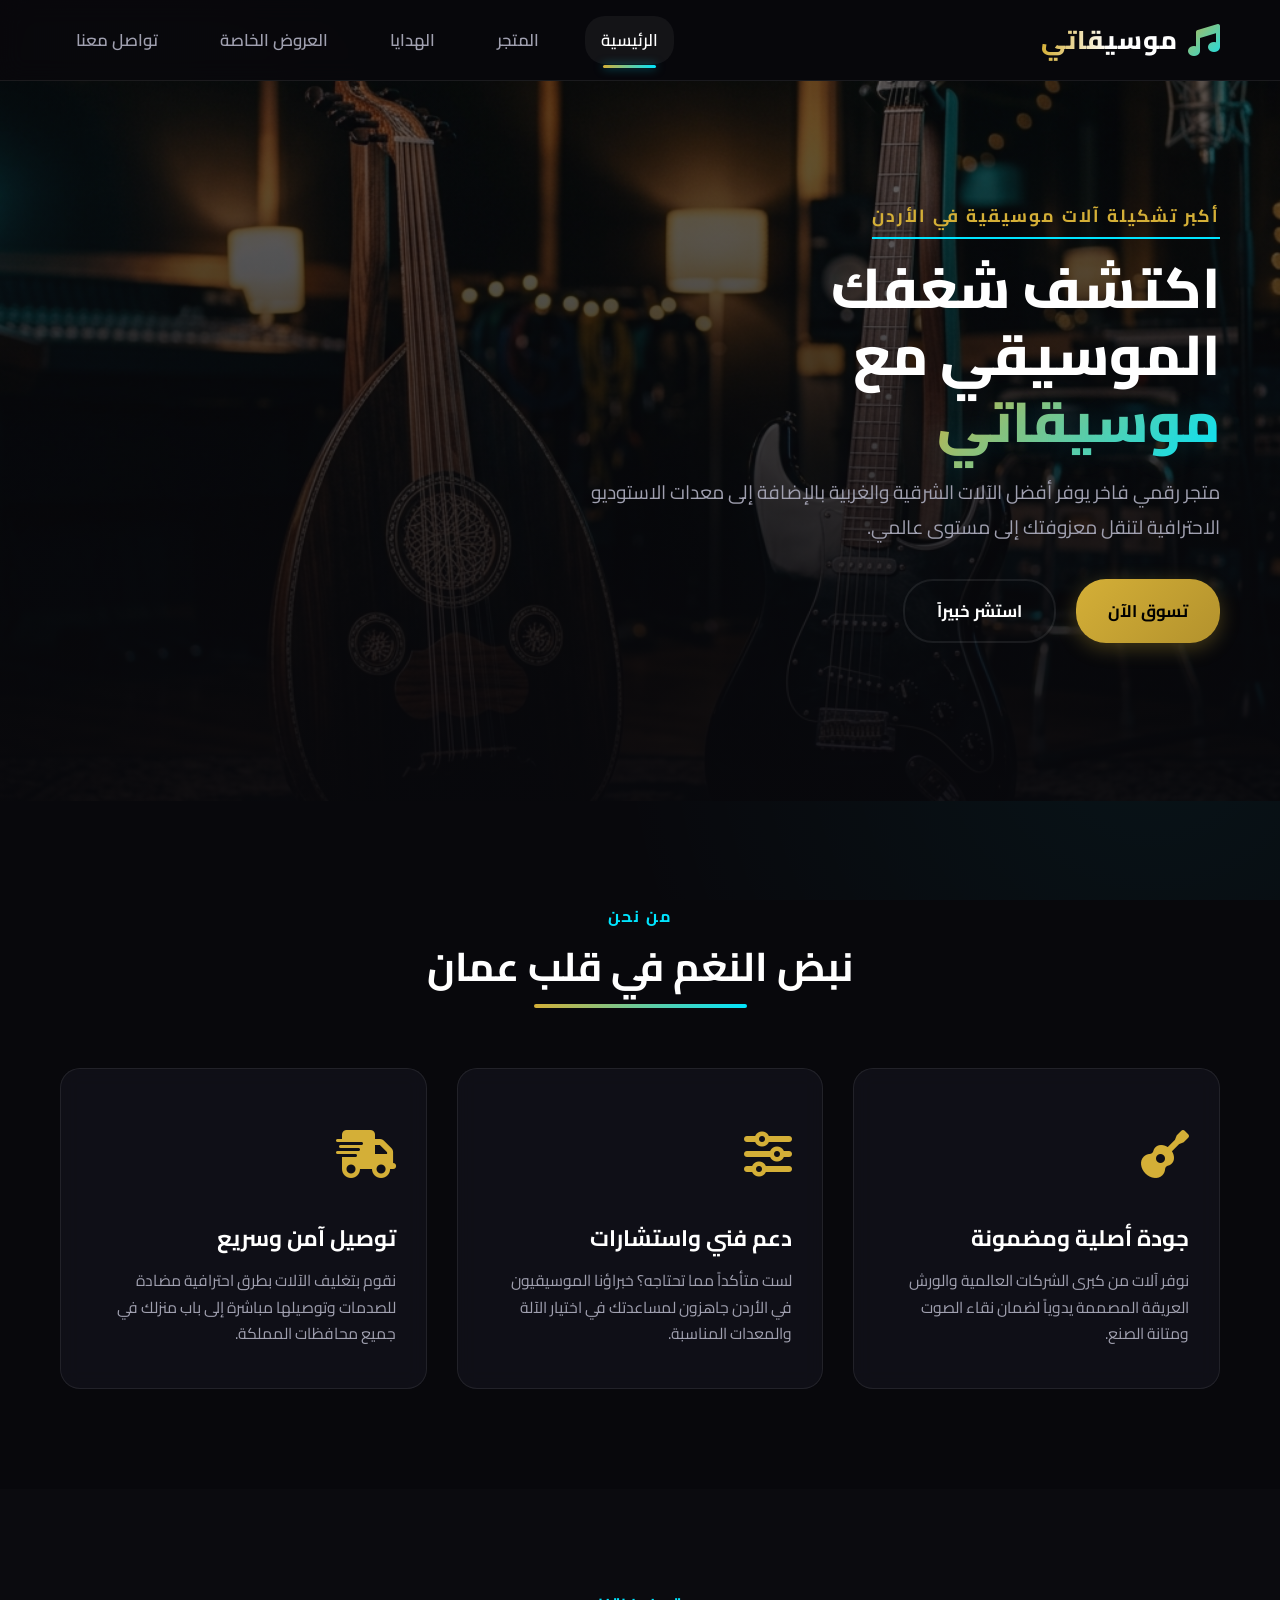
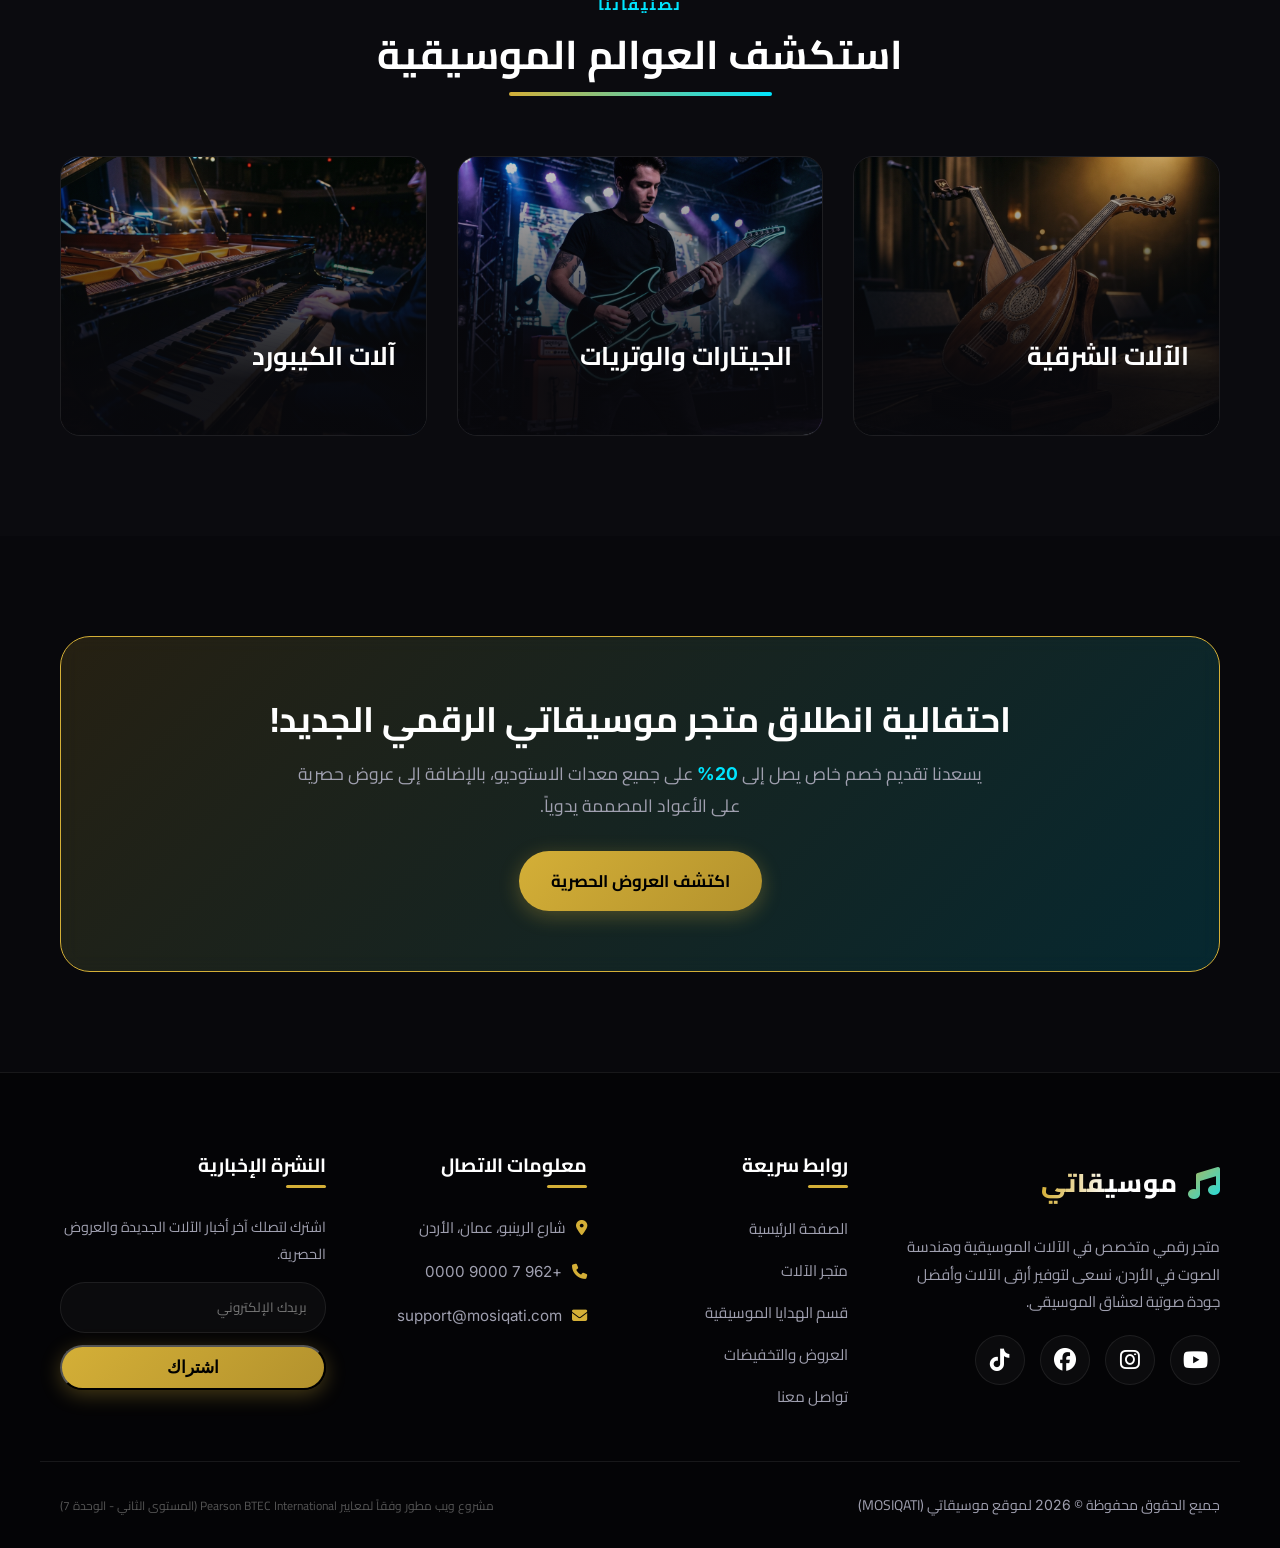
==== index.html @ d796de94 "Add files via upload" ====
<!DOCTYPE html>
<html lang="ar" dir="rtl">
<head>
    <meta charset="UTF-8">
    <meta name="viewport" content="width=device-width, initial-scale=1.0">
    <meta name="description" content="مرحباً بكم في متجر موسيقاتي الرقمي - الوجهة الأولى لبيع الآلات الموسيقية الفاخرة ومعدات الصوت في الأردن.">
    <title>الرئيسية | موسيقاتي - MOSIQATI</title>
    <!-- CSS Stylesheet -->
    <link rel="stylesheet" href="css/style.css">
    <!-- FontAwesome for Icons -->
    <link rel="stylesheet" href="https://cdnjs.cloudflare.com/ajax/libs/font-awesome/6.4.0/css/all.min.css">
</head>
<body>

    <!-- Header & Navigation -->
    <header>
        <div class="container header-container">
            <a href="index.html" class="logo" id="nav-logo">
                <span class="logo-icon"><i class="fa-solid fa-music"></i></span>
                <span class="logo-text">موسيقاتي</span>
            </a>
            
            <nav>
                <ul class="nav-menu" id="nav-menu-list">
                    <li><a href="index.html" class="nav-link active" id="link-home">الرئيسية</a></li>
                    <li><a href="store.html" class="nav-link" id="link-store">المتجر</a></li>
                    <li><a href="gifts.html" class="nav-link" id="link-gifts">الهدايا</a></li>
                    <li><a href="offers.html" class="nav-link" id="link-offers">العروض الخاصة</a></li>
                    <li><a href="contact.html" class="nav-link" id="link-contact">تواصل معنا</a></li>
                </ul>
            </nav>

            <div class="hamburger" id="nav-hamburger">
                <span></span>
                <span></span>
                <span></span>
            </div>
        </div>
    </header>

    <main>
        <!-- Hero Section -->
        <section class="hero" id="home-hero">
            <div class="container">
                <div class="hero-content">
                    <span class="hero-tagline">أكبر تشكيلة آلات موسيقية في الأردن</span>
                    <h1 class="hero-title">اكتشف شغفك الموسيقي مع <span>موسيقاتي</span></h1>
                    <p class="hero-description">متجر رقمي فاخر يوفر أفضل الآلات الشرقية والغربية بالإضافة إلى معدات الاستوديو الاحترافية لتنقل معزوفتك إلى مستوى عالمي.</p>
                    <div class="btn-group">
                        <a href="store.html" class="btn btn-primary" id="hero-btn-store">تسوق الآن</a>
                        <a href="contact.html" class="btn btn-secondary" id="hero-btn-contact">استشر خبيراً</a>
                    </div>
                </div>
            </div>
        </section>

        <!-- Welcome & About Highlights -->
        <section class="section-padding" id="home-welcome">
            <div class="container">
                <div class="section-title-wrapper">
                    <span class="section-subtitle">من نحن</span>
                    <h2 class="section-title" id="welcome-heading">نبض النغم في قلب عمان</h2>
                </div>
                <div class="grid-3">
                    <div class="card" id="card-quality">
                        <div class="card-icon"><i class="fa-solid fa-guitar"></i></div>
                        <h3 class="card-title">جودة أصلية ومضمونة</h3>
                        <p class="card-desc">نوفر آلات من كبرى الشركات العالمية والورش العريقة المصممة يدوياً لضمان نقاء الصوت ومتانة الصنع.</p>
                    </div>
                    <div class="card" id="card-expert">
                        <div class="card-icon"><i class="fa-solid fa-sliders"></i></div>
                        <h3 class="card-title">دعم فني واستشارات</h3>
                        <p class="card-desc">لست متأكداً مما تحتاجه؟ خبراؤنا الموسيقيون في الأردن جاهزون لمساعدتك في اختيار الآلة والمعدات المناسبة.</p>
                    </div>
                    <div class="card" id="card-delivery">
                        <div class="card-icon"><i class="fa-solid fa-truck-fast"></i></div>
                        <h3 class="card-title">توصيل آمن وسريع</h3>
                        <p class="card-desc">نقوم بتغليف الآلات بطرق احترافية مضادة للصدمات وتوصيلها مباشرة إلى باب منزلك في جميع محافظات المملكة.</p>
                    </div>
                </div>
            </div>
        </section>

        <!-- Dynamic Category Highlights -->
        <section class="section-padding" style="background: rgba(255,255,255,0.01);" id="home-categories">
            <div class="container">
                <div class="section-title-wrapper">
                    <span class="section-subtitle">تصنيفاتنا</span>
                    <h2 class="section-title" id="categories-heading">استكشف العوالم الموسيقية</h2>
                </div>
                <div class="grid-3" style="grid-template-columns: repeat(auto-fit, minmax(260px, 1fr));">
                    
                    <!-- Category 1 -->
                    <div class="category-card" id="cat-oriental">
                        <div class="category-bg" style="background-image: url('images/premium_oud.png');"></div>
                        <div class="category-content">
                            <h3 class="category-title">الآلات الشرقية</h3>
                            <a href="store.html" class="category-link">عرض المجموعة <i class="fa-solid fa-arrow-left"></i></a>
                        </div>
                    </div>

                    <!-- Category 2 -->
                    <div class="category-card" id="cat-guitars">
                        <div class="category-bg" style="background-image: url('images/electric_guitar.png');"></div>
                        <div class="category-content">
                            <h3 class="category-title">الجيتارات والوتريات</h3>
                            <a href="store.html" class="category-link">عرض المجموعة <i class="fa-solid fa-arrow-left"></i></a>
                        </div>
                    </div>

                    <!-- Category 3 -->
                    <div class="category-card" id="cat-pianos">
                        <div class="category-bg" style="background-image: url('images/grand_piano.png');"></div>
                        <div class="category-content">
                            <h3 class="category-title">آلات الكيبورد</h3>
                            <a href="store.html" class="category-link">عرض المجموعة <i class="fa-solid fa-arrow-left"></i></a>
                        </div>
                    </div>

                </div>
            </div>
        </section>

        <!-- Brand New Promotional Banner Section -->
        <section class="section-padding" style="position: relative; overflow: hidden;" id="home-promo">
            <div class="container">
                <div class="card" style="background: linear-gradient(135deg, rgba(212,175,55,0.15), rgba(0,229,255,0.15)); border: 1px solid var(--primary-gold); padding: 60px 40px; text-align: center; border-radius: 30px;" id="promo-banner-container">
                    <h2 style="font-size: 2.2rem; margin-bottom: 15px; color: var(--text-white);" id="promo-banner-title">احتفالية انطلاق متجر موسيقاتي الرقمي الجديد!</h2>
                    <p style="color: var(--text-gray); font-size: 1.1rem; max-width: 700px; margin: 0 auto 30px auto; line-height: 1.8;" id="promo-banner-desc">
                        يسعدنا تقديم خصم خاص يصل إلى <span style="color: var(--accent-cyan); font-weight: 700; font-family: var(--font-english);">20%</span> على جميع معدات الاستوديو، بالإضافة إلى عروض حصرية على الأعواد المصممة يدوياً.
                    </p>
                    <a href="offers.html" class="btn btn-primary" id="promo-banner-btn">اكتشف العروض الحصرية</a>
                </div>
            </div>
        </section>
    </main>

    <!-- Footer -->
    <footer>
        <div class="container footer-grid">
            <div class="footer-col" id="footer-col-about">
                <div class="logo">
                    <span class="logo-icon"><i class="fa-solid fa-music"></i></span>
                    <span class="logo-text">موسيقاتي</span>
                </div>
                <p class="footer-logo-desc">متجر رقمي متخصص في الآلات الموسيقية وهندسة الصوت في الأردن، نسعى لتوفير أرقى الآلات وأفضل جودة صوتية لعشاق الموسيقى.</p>
                <div class="social-grid">
                    <a href="https://youtube.com" target="_blank" class="social-btn youtube" aria-label="YouTube" id="footer-social-yt"><i class="fa-brands fa-youtube"></i></a>
                    <a href="https://instagram.com" target="_blank" class="social-btn instagram" aria-label="Instagram" id="footer-social-ig"><i class="fa-brands fa-instagram"></i></a>
                    <a href="https://facebook.com" target="_blank" class="social-btn facebook" aria-label="Facebook" id="footer-social-fb"><i class="fa-brands fa-facebook"></i></a>
                    <a href="https://tiktok.com" target="_blank" class="social-btn tiktok" aria-label="TikTok" id="footer-social-tt"><i class="fa-brands fa-tiktok"></i></a>
                </div>
            </div>
            
            <div class="footer-col" id="footer-col-links">
                <h3>روابط سريعة</h3>
                <ul class="footer-links">
                    <li><a href="index.html" id="footer-link-home">الصفحة الرئيسية</a></li>
                    <li><a href="store.html" id="footer-link-store">متجر الآلات</a></li>
                    <li><a href="gifts.html" id="footer-link-gifts">قسم الهدايا الموسيقية</a></li>
                    <li><a href="offers.html" id="footer-link-offers">العروض والتخفيضات</a></li>
                    <li><a href="contact.html" id="footer-link-contact">تواصل معنا</a></li>
                </ul>
            </div>

            <div class="footer-col" id="footer-col-contact">
                <h3>معلومات الاتصال</h3>
                <div class="footer-contact-info">
                    <div class="footer-contact-item" id="footer-contact-addr">
                        <span class="icon"><i class="fa-solid fa-location-dot"></i></span>
                        <span>شارع الرينبو، عمان، الأردن</span>
                    </div>
                    <div class="footer-contact-item" id="footer-contact-ph">
                        <span class="icon"><i class="fa-solid fa-phone"></i></span>
                        <span style="font-family: var(--font-english);">+962 7 9000 0000</span>
                    </div>
                    <div class="footer-contact-item" id="footer-contact-em">
                        <span class="icon"><i class="fa-solid fa-envelope"></i></span>
                        <span style="font-family: var(--font-english);">support@mosiqati.com</span>
                    </div>
                </div>
            </div>

            <div class="footer-col" id="footer-col-news">
                <h3>النشرة الإخبارية</h3>
                <p style="color: var(--text-gray); font-size: 0.9rem; margin-bottom: 15px;">اشترك لتصلك آخر أخبار الآلات الجديدة والعروض الحصرية.</p>
                <form class="newsletter-form" id="newsletter-form-action">
                    <input type="email" placeholder="بريدك الإلكتروني" class="newsletter-input" required id="newsletter-email-input">
                    <button type="submit" class="btn btn-primary" style="padding: 10px;" id="newsletter-btn-submit">اشتراك</button>
                </form>
            </div>
        </div>

        <div class="container footer-bottom">
            <p id="copyright-text">جميع الحقوق محفوظة © <span style="font-family: var(--font-english);">2026</span> لموقع موسيقاتي (MOSIQATI)</p>
            <p style="font-size: 0.75rem; color: #555;" id="btec-disclaimer">مشروع ويب مطور وفقاً لمعايير Pearson BTEC International (المستوى الثاني - الوحدة 7)</p>
        </div>
    </footer>

    <!-- App JS -->
    <script src="js/app.js"></script>
</body>
</html>
---- css/style.css ----
/* 
   MOSIQATI (موسيقاتي) - Master Stylesheet
   Created for Pearson BTEC Level 2 - Unit 7: Website Development
   Designed with premium dark theme, glassmorphism, gold/cyan accents, and smooth animations.
*/

@import url('https://fonts.googleapis.com/css2?family=Cairo:wght@300;400;600;700;800&family=Inter:wght@300;400;600;700&display=swap');

:root {
    --bg-dark: #08080c;
    --bg-card: rgba(20, 20, 30, 0.65);
    --bg-card-hover: rgba(30, 30, 45, 0.85);
    --primary-gold: #d4af37;
    --primary-gold-rgb: 212, 175, 55;
    --accent-cyan: #00e5ff;
    --accent-cyan-rgb: 0, 229, 255;
    --text-white: #ffffff;
    --text-gray: #a0a0b0;
    --border-color: rgba(255, 255, 255, 0.08);
    --border-glow-gold: rgba(212, 175, 55, 0.3);
    --border-glow-cyan: rgba(0, 229, 255, 0.3);
    --transition-smooth: all 0.4s cubic-bezier(0.165, 0.84, 0.44, 1);
    --font-arabic: 'Cairo', sans-serif;
    --font-english: 'Inter', sans-serif;
}

/* Base Styles */
* {
    margin: 0;
    padding: 0;
    box-sizing: border-box;
    scroll-behavior: smooth;
}

html {
    direction: rtl;
    font-family: var(--font-arabic);
    background-color: var(--bg-dark);
    color: var(--text-white);
    overflow-x: hidden;
}

body {
    min-height: 100vh;
    display: flex;
    flex-direction: column;
    background-image: 
        radial-gradient(circle at 10% 20%, rgba(212, 175, 55, 0.05) 0%, transparent 40%),
        radial-gradient(circle at 90% 80%, rgba(0, 229, 255, 0.05) 0%, transparent 40%);
    background-attachment: fixed;
}

/* Custom Scrollbar */
::-webkit-scrollbar {
    width: 10px;
}
::-webkit-scrollbar-track {
    background: var(--bg-dark);
}
::-webkit-scrollbar-thumb {
    background: #1f1f2e;
    border-radius: 5px;
    border: 2px solid var(--bg-dark);
}
::-webkit-scrollbar-thumb:hover {
    background: var(--primary-gold);
}

/* Container */
.container {
    width: 100%;
    max-width: 1200px;
    margin: 0 auto;
    padding: 0 20px;
}

/* Typography & Links */
h1, h2, h3, h4, h5, h6 {
    font-weight: 700;
    color: var(--text-white);
    line-height: 1.3;
}

a {
    color: inherit;
    text-decoration: none;
    transition: var(--transition-smooth);
}

/* Header & Navigation */
header {
    position: sticky;
    top: 0;
    z-index: 1000;
    background: rgba(8, 8, 12, 0.85);
    backdrop-filter: blur(12px);
    -webkit-backdrop-filter: blur(12px);
    border-bottom: 1px solid var(--border-color);
    transition: var(--transition-smooth);
}

.header-container {
    display: flex;
    justify-content: space-between;
    align-items: center;
    height: 80px;
}

.logo {
    display: flex;
    align-items: center;
    gap: 10px;
}

.logo-icon {
    font-size: 2rem;
    background: linear-gradient(135deg, var(--primary-gold), var(--accent-cyan));
    -webkit-background-clip: text;
    -webkit-text-fill-color: transparent;
    animation: rotatePulse 4s infinite ease-in-out;
}

.logo-text {
    font-size: 1.6rem;
    font-weight: 800;
    letter-spacing: 1px;
    background: linear-gradient(to left, var(--text-white) 50%, var(--primary-gold) 100%);
    -webkit-background-clip: text;
    -webkit-text-fill-color: transparent;
}

.nav-menu {
    display: flex;
    gap: 30px;
    list-style: none;
}

.nav-link {
    font-size: 1.05rem;
    font-weight: 600;
    padding: 8px 16px;
    border-radius: 20px;
    position: relative;
    color: var(--text-gray);
}

.nav-link:hover, .nav-link.active {
    color: var(--text-white);
    background: rgba(255, 255, 255, 0.05);
}

.nav-link.active::after {
    content: '';
    position: absolute;
    bottom: -4px;
    left: 20%;
    width: 60%;
    height: 3px;
    background: linear-gradient(to right, var(--primary-gold), var(--accent-cyan));
    border-radius: 2px;
    box-shadow: 0 0 10px rgba(0, 229, 255, 0.5);
}

/* Mobile Burger Menu */
.hamburger {
    display: none;
    cursor: pointer;
    flex-direction: column;
    gap: 6px;
    z-index: 1100;
}

.hamburger span {
    display: block;
    width: 28px;
    height: 3px;
    background-color: var(--text-white);
    border-radius: 3px;
    transition: var(--transition-smooth);
}

/* Hero Section */
.hero {
    position: relative;
    padding: 100px 0 140px 0;
    overflow: hidden;
    display: flex;
    align-items: center;
    background: linear-gradient(rgba(8, 8, 12, 0.6), rgba(8, 8, 12, 0.95)), 
                url('../images/hero_bg.png') no-repeat center center/cover;
    min-height: 80vh;
}

.hero-content {
    max-width: 650px;
    z-index: 2;
    animation: fadeInUp 1s ease-out;
}

.hero-tagline {
    font-size: 1.1rem;
    color: var(--primary-gold);
    text-transform: uppercase;
    letter-spacing: 2px;
    font-weight: 700;
    margin-bottom: 15px;
    display: inline-block;
    border-bottom: 2px solid var(--accent-cyan);
    padding-bottom: 5px;
}

.hero-title {
    font-size: 3.5rem;
    font-weight: 800;
    margin-bottom: 20px;
    line-height: 1.2;
}

.hero-title span {
    background: linear-gradient(135deg, var(--primary-gold), var(--accent-cyan));
    -webkit-background-clip: text;
    -webkit-text-fill-color: transparent;
    text-shadow: 0 0 30px rgba(0, 229, 255, 0.15);
}

.hero-description {
    font-size: 1.2rem;
    color: var(--text-gray);
    margin-bottom: 35px;
    line-height: 1.8;
}

.btn-group {
    display: flex;
    gap: 20px;
}

.btn {
    display: inline-flex;
    align-items: center;
    justify-content: center;
    padding: 14px 32px;
    border-radius: 30px;
    font-weight: 700;
    font-size: 1.05rem;
    cursor: pointer;
    transition: var(--transition-smooth);
    position: relative;
    overflow: hidden;
}

.btn-primary {
    background: linear-gradient(135deg, var(--primary-gold), #b3922d);
    color: #000;
    box-shadow: 0 5px 20px rgba(212, 175, 55, 0.3);
}

.btn-primary:hover {
    transform: translateY(-3px);
    box-shadow: 0 8px 25px rgba(212, 175, 55, 0.5);
    background: linear-gradient(135deg, #f0ca4c, var(--primary-gold));
}

.btn-secondary {
    background: transparent;
    border: 2px solid var(--border-color);
    color: var(--text-white);
}

.btn-secondary:hover {
    border-color: var(--accent-cyan);
    box-shadow: 0 0 15px rgba(0, 229, 255, 0.2);
    transform: translateY(-3px);
    color: var(--accent-cyan);
}

/* Feature Cards Section */
.section-padding {
    padding: 100px 0;
}

.section-title-wrapper {
    text-align: center;
    margin-bottom: 60px;
}

.section-subtitle {
    color: var(--accent-cyan);
    font-size: 1rem;
    font-weight: 700;
    text-transform: uppercase;
    letter-spacing: 2px;
    margin-bottom: 10px;
    display: block;
}

.section-title {
    font-size: 2.5rem;
    position: relative;
    display: inline-block;
    padding-bottom: 15px;
}

.section-title::after {
    content: '';
    position: absolute;
    bottom: 0;
    left: 25%;
    width: 50%;
    height: 4px;
    background: linear-gradient(to right, var(--primary-gold), var(--accent-cyan));
    border-radius: 2px;
}

.grid-3 {
    display: grid;
    grid-template-columns: repeat(auto-fit, minmax(320px, 1fr));
    gap: 30px;
}

.card {
    background: var(--bg-card);
    border: 1px solid var(--border-color);
    border-radius: 20px;
    padding: 40px 30px;
    transition: var(--transition-smooth);
    position: relative;
    overflow: hidden;
    backdrop-filter: blur(10px);
}

.card::before {
    content: '';
    position: absolute;
    top: 0;
    left: 0;
    width: 100%;
    height: 100%;
    background: radial-gradient(circle at top right, rgba(0, 229, 255, 0.05), transparent 60%);
    opacity: 0;
    transition: var(--transition-smooth);
}

.card:hover {
    transform: translateY(-10px);
    border-color: var(--primary-gold);
    box-shadow: 0 10px 30px var(--border-glow-gold);
}

.card:hover::before {
    opacity: 1;
}

.card-icon {
    font-size: 3rem;
    color: var(--primary-gold);
    margin-bottom: 25px;
    display: inline-block;
}

.card-title {
    font-size: 1.4rem;
    margin-bottom: 15px;
}

.card-desc {
    color: var(--text-gray);
    line-height: 1.7;
    font-size: 0.98rem;
}

/* Category Grid on Home */
.category-card {
    position: relative;
    height: 280px;
    border-radius: 20px;
    overflow: hidden;
    border: 1px solid var(--border-color);
    display: flex;
    align-items: flex-end;
    padding: 30px;
    transition: var(--transition-smooth);
}

.category-bg {
    position: absolute;
    top: 0;
    left: 0;
    width: 100%;
    height: 100%;
    background-size: cover;
    background-position: center;
    transition: var(--transition-smooth);
    z-index: 1;
}

.category-card::after {
    content: '';
    position: absolute;
    top: 0;
    left: 0;
    width: 100%;
    height: 100%;
    background: linear-gradient(to top, rgba(8, 8, 12, 0.95) 20%, rgba(8, 8, 12, 0.2) 100%);
    z-index: 2;
    transition: var(--transition-smooth);
}

.category-content {
    position: relative;
    z-index: 3;
}

.category-title {
    font-size: 1.6rem;
    margin-bottom: 5px;
    transition: var(--transition-smooth);
}

.category-link {
    color: var(--accent-cyan);
    font-size: 0.9rem;
    font-weight: 600;
    display: flex;
    align-items: center;
    gap: 5px;
    opacity: 0;
    transform: translateY(10px);
    transition: var(--transition-smooth);
}

.category-card:hover {
    border-color: var(--accent-cyan);
    box-shadow: 0 10px 25px var(--border-glow-cyan);
}

.category-card:hover .category-bg {
    transform: scale(1.1);
}

.category-card:hover .category-link {
    opacity: 1;
    transform: translateY(0);
}

.category-card:hover .category-title {
    color: var(--accent-cyan);
}

/* Store Page specific - Filters & Products */
.store-controls {
    display: flex;
    justify-content: center;
    margin-bottom: 50px;
    gap: 15px;
    flex-wrap: wrap;
}

.filter-btn {
    background: rgba(255, 255, 255, 0.03);
    border: 1px solid var(--border-color);
    padding: 10px 24px;
    border-radius: 25px;
    color: var(--text-gray);
    font-family: var(--font-arabic);
    font-weight: 600;
    font-size: 0.95rem;
    cursor: pointer;
    transition: var(--transition-smooth);
}

.filter-btn:hover, .filter-btn.active {
    background: var(--accent-cyan);
    color: #000;
    border-color: var(--accent-cyan);
    box-shadow: 0 0 15px rgba(0, 229, 255, 0.4);
}

.product-grid {
    display: grid;
    grid-template-columns: repeat(auto-fill, minmax(300px, 1fr));
    gap: 30px;
}

.product-card {
    background: var(--bg-card);
    border: 1px solid var(--border-color);
    border-radius: 20px;
    overflow: hidden;
    transition: var(--transition-smooth);
    display: flex;
    flex-direction: column;
}

.product-img-wrapper {
    position: relative;
    height: 250px;
    overflow: hidden;
    background: #0d0d15;
}

.product-img {
    width: 100%;
    height: 100%;
    object-fit: cover;
    transition: var(--transition-smooth);
}

.product-card:hover .product-img {
    transform: scale(1.08);
}

.product-tag {
    position: absolute;
    top: 15px;
    right: 15px;
    background: rgba(0, 229, 255, 0.9);
    color: #000;
    font-weight: 700;
    padding: 4px 12px;
    border-radius: 12px;
    font-size: 0.8rem;
    backdrop-filter: blur(5px);
}

.product-info {
    padding: 25px;
    display: flex;
    flex-direction: column;
    flex-grow: 1;
}

.product-category {
    color: var(--primary-gold);
    font-size: 0.85rem;
    font-weight: 700;
    margin-bottom: 8px;
    text-transform: uppercase;
}

.product-title {
    font-size: 1.3rem;
    margin-bottom: 12px;
    height: 38px;
    overflow: hidden;
    text-overflow: ellipsis;
    display: -webkit-box;
    -webkit-line-clamp: 1;
    -webkit-box-orient: vertical;
}

.product-desc {
    color: var(--text-gray);
    font-size: 0.9rem;
    line-height: 1.6;
    margin-bottom: 20px;
    flex-grow: 1;
}

.product-footer {
    display: flex;
    justify-content: space-between;
    align-items: center;
    border-top: 1px solid var(--border-color);
    padding-top: 15px;
}

.product-price {
    font-family: var(--font-english);
    font-size: 1.3rem;
    font-weight: 700;
    color: var(--accent-cyan);
}

.product-price::after {
    content: ' د.أ';
    font-family: var(--font-arabic);
    font-size: 0.9rem;
}

.btn-cart {
    background: rgba(255, 255, 255, 0.05);
    border: 1px solid var(--border-color);
    width: 45px;
    height: 45px;
    border-radius: 50%;
    display: flex;
    align-items: center;
    justify-content: center;
    color: var(--text-white);
    cursor: pointer;
    transition: var(--transition-smooth);
}

.btn-cart:hover {
    background: var(--primary-gold);
    color: #000;
    border-color: var(--primary-gold);
    box-shadow: 0 0 12px rgba(212, 175, 55, 0.5);
    transform: scale(1.05);
}

.product-card:hover {
    border-color: var(--accent-cyan);
    box-shadow: 0 10px 25px var(--border-glow-cyan);
    transform: translateY(-5px);
}

/* Promotional Animation Section */
.animation-section {
    background: linear-gradient(rgba(8, 8, 12, 0.95), rgba(15, 15, 25, 0.9)), 
                radial-gradient(circle at center, rgba(0, 229, 255, 0.1), transparent 70%);
    padding: 80px 0;
    border-top: 1px solid var(--border-color);
    border-bottom: 1px solid var(--border-color);
    position: relative;
    overflow: hidden;
}

.animation-container {
    display: flex;
    align-items: center;
    justify-content: space-between;
    gap: 50px;
}

.animation-text {
    flex: 1;
}

.animation-visual {
    flex: 1;
    display: flex;
    justify-content: center;
    align-items: center;
    height: 300px;
    background: rgba(0, 0, 0, 0.4);
    border: 1px solid rgba(255, 255, 255, 0.05);
    border-radius: 20px;
    position: relative;
    overflow: hidden;
}

/* Visualizer Bars */
.visualizer-bars {
    display: flex;
    align-items: flex-end;
    gap: 6px;
    height: 180px;
    z-index: 2;
}

.visualizer-bar {
    width: 10px;
    background: linear-gradient(to top, var(--primary-gold), var(--accent-cyan));
    border-radius: 5px;
    animation: bounceBar 1.2s infinite ease-in-out alternate;
    box-shadow: 0 0 10px rgba(0, 229, 255, 0.3);
}

/* Bar-specific animation delays to look natural */
.visualizer-bar:nth-child(1) { height: 40%; animation-delay: 0.1s; }
.visualizer-bar:nth-child(2) { height: 80%; animation-delay: 0.4s; }
.visualizer-bar:nth-child(3) { height: 55%; animation-delay: 0.2s; }
.visualizer-bar:nth-child(4) { height: 95%; animation-delay: 0.6s; }
.visualizer-bar:nth-child(5) { height: 30%; animation-delay: 0.3s; }
.visualizer-bar:nth-child(6) { height: 75%; animation-delay: 0.5s; }
.visualizer-bar:nth-child(7) { height: 90%; animation-delay: 0.1s; }
.visualizer-bar:nth-child(8) { height: 50%; animation-delay: 0.7s; }
.visualizer-bar:nth-child(9) { height: 85%; animation-delay: 0.4s; }
.visualizer-bar:nth-child(10) { height: 35%; animation-delay: 0.2s; }

/* Floating Musical Notes Animation */
.floating-note {
    position: absolute;
    color: rgba(212, 175, 55, 0.3);
    font-size: 2.2rem;
    animation: floatNote 5s infinite linear;
    z-index: 1;
}

.floating-note:nth-child(11) { left: 10%; animation-delay: 0s; font-size: 1.5rem; }
.floating-note:nth-child(12) { left: 30%; animation-delay: 1.5s; font-size: 2rem; }
.floating-note:nth-child(13) { left: 70%; animation-delay: 3s; font-size: 1.8rem; }
.floating-note:nth-child(14) { left: 85%; animation-delay: 0.5s; font-size: 2.5rem; }

/* Gifts Page specific styles */
.gift-card-voucher {
    background: linear-gradient(135deg, #181922, #0d0e14);
    border: 2px solid var(--border-color);
    border-radius: 25px;
    padding: 30px;
    text-align: center;
    position: relative;
    overflow: hidden;
    transition: var(--transition-smooth);
}

.gift-card-voucher::after {
    content: '';
    position: absolute;
    top: -50%;
    left: -50%;
    width: 200%;
    height: 200%;
    background: linear-gradient(45deg, transparent, rgba(255, 255, 255, 0.05), transparent);
    transform: rotate(45deg);
    transition: 0.8s;
}

.gift-card-voucher:hover::after {
    left: 120%;
}

.gift-card-voucher:hover {
    transform: translateY(-8px);
    border-color: var(--primary-gold);
    box-shadow: 0 15px 35px var(--border-glow-gold);
}

.gift-card-img {
    width: 100%;
    max-height: 180px;
    object-fit: contain;
    margin-bottom: 20px;
    border-radius: 15px;
}

.gift-value {
    font-size: 2.2rem;
    color: var(--primary-gold);
    font-weight: 800;
    margin: 15px 0;
    font-family: var(--font-english);
}

.gift-value::after {
    content: ' د.أ';
    font-family: var(--font-arabic);
    font-size: 1.2rem;
}

/* Gift Wizard widget */
.wizard-box {
    background: var(--bg-card);
    border: 1px solid var(--border-color);
    border-radius: 20px;
    padding: 40px;
    max-width: 600px;
    margin: 0 auto;
    box-shadow: 0 10px 30px rgba(0,0,0,0.3);
}

.wizard-steps {
    display: flex;
    justify-content: space-between;
    margin-bottom: 30px;
    position: relative;
}

.wizard-steps::before {
    content: '';
    position: absolute;
    top: 50%;
    left: 0;
    width: 100%;
    height: 2px;
    background: rgba(255,255,255,0.1);
    z-index: 1;
}

.step-node {
    width: 35px;
    height: 35px;
    border-radius: 50%;
    background: #1a1a26;
    border: 2px solid var(--border-color);
    display: flex;
    align-items: center;
    justify-content: center;
    z-index: 2;
    font-weight: 700;
    font-size: 0.9rem;
    transition: var(--transition-smooth);
}

.step-node.active {
    background: var(--accent-cyan);
    border-color: var(--accent-cyan);
    color: #000;
    box-shadow: 0 0 15px rgba(0, 229, 255, 0.5);
}

.wizard-question {
    font-size: 1.3rem;
    margin-bottom: 25px;
    font-weight: 700;
}

.wizard-options {
    display: flex;
    flex-direction: column;
    gap: 15px;
}

.wizard-option {
    background: rgba(255,255,255,0.03);
    border: 1px solid var(--border-color);
    padding: 16px 24px;
    border-radius: 12px;
    cursor: pointer;
    font-weight: 600;
    transition: var(--transition-smooth);
    display: flex;
    align-items: center;
    justify-content: space-between;
}

.wizard-option:hover {
    background: rgba(255, 255, 255, 0.08);
    border-color: var(--accent-cyan);
    padding-right: 30px;
}

.wizard-option::after {
    content: '←';
    opacity: 0;
    transition: var(--transition-smooth);
}

.wizard-option:hover::after {
    opacity: 1;
}

/* Offers Page specific styles */
.countdown-container {
    background: linear-gradient(135deg, rgba(20,20,30,0.8), rgba(10,10,15,0.9));
    border: 1px solid var(--primary-gold);
    border-radius: 20px;
    padding: 30px;
    text-align: center;
    max-width: 700px;
    margin: 0 auto 60px auto;
    box-shadow: 0 0 30px rgba(212, 175, 55, 0.15);
}

.countdown-timer {
    display: flex;
    justify-content: center;
    gap: 25px;
    margin-top: 20px;
    direction: ltr; /* Keeps columns in natural order left-to-right */
}

.timer-segment {
    background: rgba(255, 255, 255, 0.03);
    border: 1px solid var(--border-color);
    padding: 20px;
    border-radius: 15px;
    min-width: 100px;
}

.timer-val {
    font-family: var(--font-english);
    font-size: 2.8rem;
    font-weight: 800;
    color: var(--primary-gold);
    display: block;
    line-height: 1;
    margin-bottom: 5px;
}

.timer-lbl {
    font-size: 0.85rem;
    color: var(--text-gray);
    font-family: var(--font-arabic);
}

/* Interactive Scratch Card */
.scratch-card {
    background: #1a1a26;
    border: 2px dashed var(--accent-cyan);
    border-radius: 20px;
    padding: 40px;
    text-align: center;
    max-width: 450px;
    margin: 40px auto 0 auto;
    position: relative;
    cursor: pointer;
    overflow: hidden;
    transition: var(--transition-smooth);
}

.scratch-card:hover {
    box-shadow: 0 0 20px var(--border-glow-cyan);
}

.scratch-overlay {
    position: absolute;
    top: 0;
    left: 0;
    width: 100%;
    height: 100%;
    background: linear-gradient(135deg, #333, #777);
    display: flex;
    align-items: center;
    justify-content: center;
    z-index: 10;
    transition: opacity 0.5s ease;
}

.scratch-overlay-text {
    font-size: 1.4rem;
    font-weight: 800;
    color: #fff;
    text-shadow: 0 2px 5px rgba(0,0,0,0.5);
}

.scratch-content {
    opacity: 0.1;
    transition: opacity 0.5s ease;
}

.scratch-card.revealed .scratch-overlay {
    opacity: 0;
    pointer-events: none;
}

.scratch-card.revealed .scratch-content {
    opacity: 1;
}

.promo-code-box {
    font-family: var(--font-english);
    font-size: 2rem;
    font-weight: 800;
    color: var(--accent-cyan);
    border: 2px solid var(--accent-cyan);
    padding: 10px 20px;
    letter-spacing: 4px;
    border-radius: 10px;
    display: inline-block;
    margin: 15px 0;
    background: rgba(0,229,255,0.05);
}

/* Contact Page specific styles */
.contact-wrapper {
    display: grid;
    grid-template-columns: 1fr 1.3fr;
    gap: 50px;
}

.contact-info-panel {
    display: flex;
    flex-direction: column;
    gap: 30px;
}

.contact-info-card {
    display: flex;
    align-items: center;
    gap: 20px;
    background: var(--bg-card);
    border: 1px solid var(--border-color);
    padding: 25px;
    border-radius: 15px;
    transition: var(--transition-smooth);
}

.contact-info-card:hover {
    border-color: var(--accent-cyan);
    box-shadow: 0 5px 15px var(--border-glow-cyan);
}

.info-icon {
    width: 60px;
    height: 60px;
    background: rgba(0, 229, 255, 0.1);
    border-radius: 50%;
    display: flex;
    align-items: center;
    justify-content: center;
    font-size: 1.6rem;
    color: var(--accent-cyan);
    flex-shrink: 0;
}

.info-details h4 {
    font-size: 1.1rem;
    margin-bottom: 5px;
}

.info-details p {
    color: var(--text-gray);
    font-size: 0.95rem;
}

/* Map Mockup SVG stylings */
.map-mockup {
    width: 100%;
    height: 250px;
    background: #0d0d15;
    border: 1px solid var(--border-color);
    border-radius: 15px;
    position: relative;
    overflow: hidden;
}

/* Interactive Form styling */
.contact-form-container {
    background: var(--bg-card);
    border: 1px solid var(--border-color);
    padding: 40px;
    border-radius: 20px;
    box-shadow: 0 10px 30px rgba(0,0,0,0.3);
}

.form-group {
    margin-bottom: 25px;
    position: relative;
}

.form-label {
    display: block;
    margin-bottom: 8px;
    font-size: 0.95rem;
    font-weight: 600;
    color: var(--text-white);
}

.form-control {
    width: 100%;
    background: rgba(0,0,0,0.2);
    border: 1px solid var(--border-color);
    border-radius: 10px;
    padding: 14px 18px;
    color: var(--text-white);
    font-family: var(--font-arabic);
    font-size: 0.95rem;
    transition: var(--transition-smooth);
}

.form-control:focus {
    outline: none;
    border-color: var(--accent-cyan);
    box-shadow: 0 0 10px rgba(0, 229, 255, 0.2);
}

textarea.form-control {
    min-height: 130px;
    resize: vertical;
}

.validation-msg {
    font-size: 0.8rem;
    color: #ff4a4a;
    position: absolute;
    bottom: -18px;
    right: 5px;
    display: none;
}

/* Social Icon styling */
.social-grid {
    display: flex;
    gap: 15px;
    margin-top: 15px;
}

.social-btn {
    width: 50px;
    height: 50px;
    border-radius: 50%;
    background: rgba(255, 255, 255, 0.03);
    border: 1px solid var(--border-color);
    display: flex;
    align-items: center;
    justify-content: center;
    font-size: 1.4rem;
    color: var(--text-white);
    transition: var(--transition-smooth);
}

.social-btn:hover {
    color: #000;
    transform: translateY(-5px);
}

.social-btn.youtube:hover { background: #ff0000; border-color: #ff0000; box-shadow: 0 0 15px rgba(255,0,0,0.5); }
.social-btn.instagram:hover { background: linear-gradient(45deg, #f09433 0%, #e6683c 25%, #dc2743 50%, #cc2366 75%, #bc1888 100%); border-color: transparent; box-shadow: 0 0 15px rgba(220,39,67,0.5); }
.social-btn.facebook:hover { background: #1877f2; border-color: #1877f2; box-shadow: 0 0 15px rgba(24,119,242,0.5); }
.social-btn.tiktok:hover { background: #010101; border-color: var(--accent-cyan); box-shadow: 0 0 15px rgba(0, 229, 255, 0.5); color: #fff; }

/* Modal Custom POPUP Confirmation */
.modal-overlay {
    position: fixed;
    top: 0;
    left: 0;
    width: 100%;
    height: 100%;
    background: rgba(0,0,0,0.8);
    backdrop-filter: blur(8px);
    z-index: 2000;
    display: flex;
    align-items: center;
    justify-content: center;
    opacity: 0;
    pointer-events: none;
    transition: opacity 0.4s ease;
}

.modal-overlay.active {
    opacity: 1;
    pointer-events: auto;
}

.modal-box {
    background: #11111a;
    border: 2px solid var(--primary-gold);
    border-radius: 20px;
    padding: 40px;
    max-width: 500px;
    width: 90%;
    text-align: center;
    box-shadow: 0 15px 40px rgba(212, 175, 55, 0.25);
    transform: scale(0.85);
    transition: transform 0.4s cubic-bezier(0.175, 0.885, 0.32, 1.275);
}

.modal-overlay.active .modal-box {
    transform: scale(1);
}

.modal-icon {
    font-size: 4rem;
    color: var(--primary-gold);
    margin-bottom: 20px;
    animation: rotatePulse 2s infinite ease-in-out;
}

.modal-title {
    font-size: 1.8rem;
    margin-bottom: 15px;
}

.modal-message {
    color: var(--text-gray);
    line-height: 1.6;
    margin-bottom: 30px;
}

/* Footer Section */
footer {
    background: #040406;
    border-top: 1px solid var(--border-color);
    padding: 80px 0 30px 0;
    margin-top: auto;
}

.footer-grid {
    display: grid;
    grid-template-columns: 1.5fr 1fr 1fr 1.2fr;
    gap: 40px;
    margin-bottom: 50px;
}

.footer-col h3 {
    font-size: 1.2rem;
    margin-bottom: 25px;
    position: relative;
    padding-bottom: 10px;
}

.footer-col h3::after {
    content: '';
    position: absolute;
    bottom: 0;
    right: 0;
    width: 40px;
    height: 3px;
    background: var(--primary-gold);
    border-radius: 2px;
}

.footer-logo-desc {
    color: var(--text-gray);
    font-size: 0.95rem;
    line-height: 1.8;
    margin: 20px 0;
}

.footer-links {
    list-style: none;
    display: flex;
    flex-direction: column;
    gap: 12px;
}

.footer-links a {
    color: var(--text-gray);
    font-size: 0.95rem;
}

.footer-links a:hover {
    color: var(--accent-cyan);
    padding-right: 8px;
}

.footer-contact-info {
    display: flex;
    flex-direction: column;
    gap: 15px;
}

.footer-contact-item {
    display: flex;
    gap: 10px;
    align-items: center;
    color: var(--text-gray);
    font-size: 0.95rem;
}

.footer-contact-item span.icon {
    color: var(--primary-gold);
}

.newsletter-form {
    display: flex;
    flex-direction: column;
    gap: 12px;
}

.newsletter-input {
    background: rgba(255, 255, 255, 0.03);
    border: 1px solid var(--border-color);
    padding: 12px 18px;
    border-radius: 25px;
    color: var(--text-white);
    font-family: var(--font-arabic);
}

.newsletter-input:focus {
    outline: none;
    border-color: var(--accent-cyan);
}

.footer-bottom {
    border-top: 1px solid var(--border-color);
    padding-top: 30px;
    display: flex;
    justify-content: space-between;
    align-items: center;
    color: var(--text-gray);
    font-size: 0.88rem;
    flex-wrap: wrap;
    gap: 15px;
}

/* Animations */
@keyframes fadeInUp {
    from {
        opacity: 0;
        transform: translateY(30px);
    }
    to {
        opacity: 1;
        transform: translateY(0);
    }
}

@keyframes bounceBar {
    0% {
        transform: scaleY(0.15);
    }
    100% {
        transform: scaleY(1);
    }
}

@keyframes floatNote {
    0% {
        transform: translateY(220px) rotate(0deg);
        opacity: 0;
    }
    10% {
        opacity: 0.6;
    }
    90% {
        opacity: 0.6;
    }
    100% {
        transform: translateY(-80px) rotate(360deg);
        opacity: 0;
    }
}

@keyframes rotatePulse {
    0% {
        transform: scale(1) rotate(0deg);
    }
    50% {
        transform: scale(1.08) rotate(180deg);
    }
    100% {
        transform: scale(1) rotate(360deg);
    }
}

/* Responsive Breakpoints */
@media (max-width: 1024px) {
    .hero-title {
        font-size: 3rem;
    }
    .contact-wrapper {
        grid-template-columns: 1fr;
    }
}

@media (max-width: 768px) {
    .hamburger {
        display: flex;
    }

    .nav-menu {
        position: fixed;
        top: 80px;
        right: -100%;
        width: 80%;
        max-width: 320px;
        height: calc(100vh - 80px);
        background: #0c0c14;
        border-left: 1px solid var(--border-color);
        flex-direction: column;
        align-items: center;
        padding: 60px 20px;
        transition: var(--transition-smooth);
        z-index: 999;
    }

    .nav-menu.active {
        right: 0;
    }

    .nav-link {
        font-size: 1.2rem;
        width: 100%;
        text-align: center;
        padding: 15px 0;
    }

    /* Change hamburger state when menu is active */
    .hamburger.active span:nth-child(1) {
        transform: rotate(45deg) translate(6px, 6px);
    }
    .hamburger.active span:nth-child(2) {
        opacity: 0;
    }
    .hamburger.active span:nth-child(3) {
        transform: rotate(-45deg) translate(6px, -6px);
    }

    .hero {
        padding: 60px 0 100px 0;
        text-align: center;
    }

    .hero-content {
        margin: 0 auto;
    }

    .btn-group {
        justify-content: center;
    }

    .footer-grid {
        grid-template-columns: 1fr;
        gap: 30px;
    }

    .animation-container {
        flex-direction: column;
        text-align: center;
    }
}
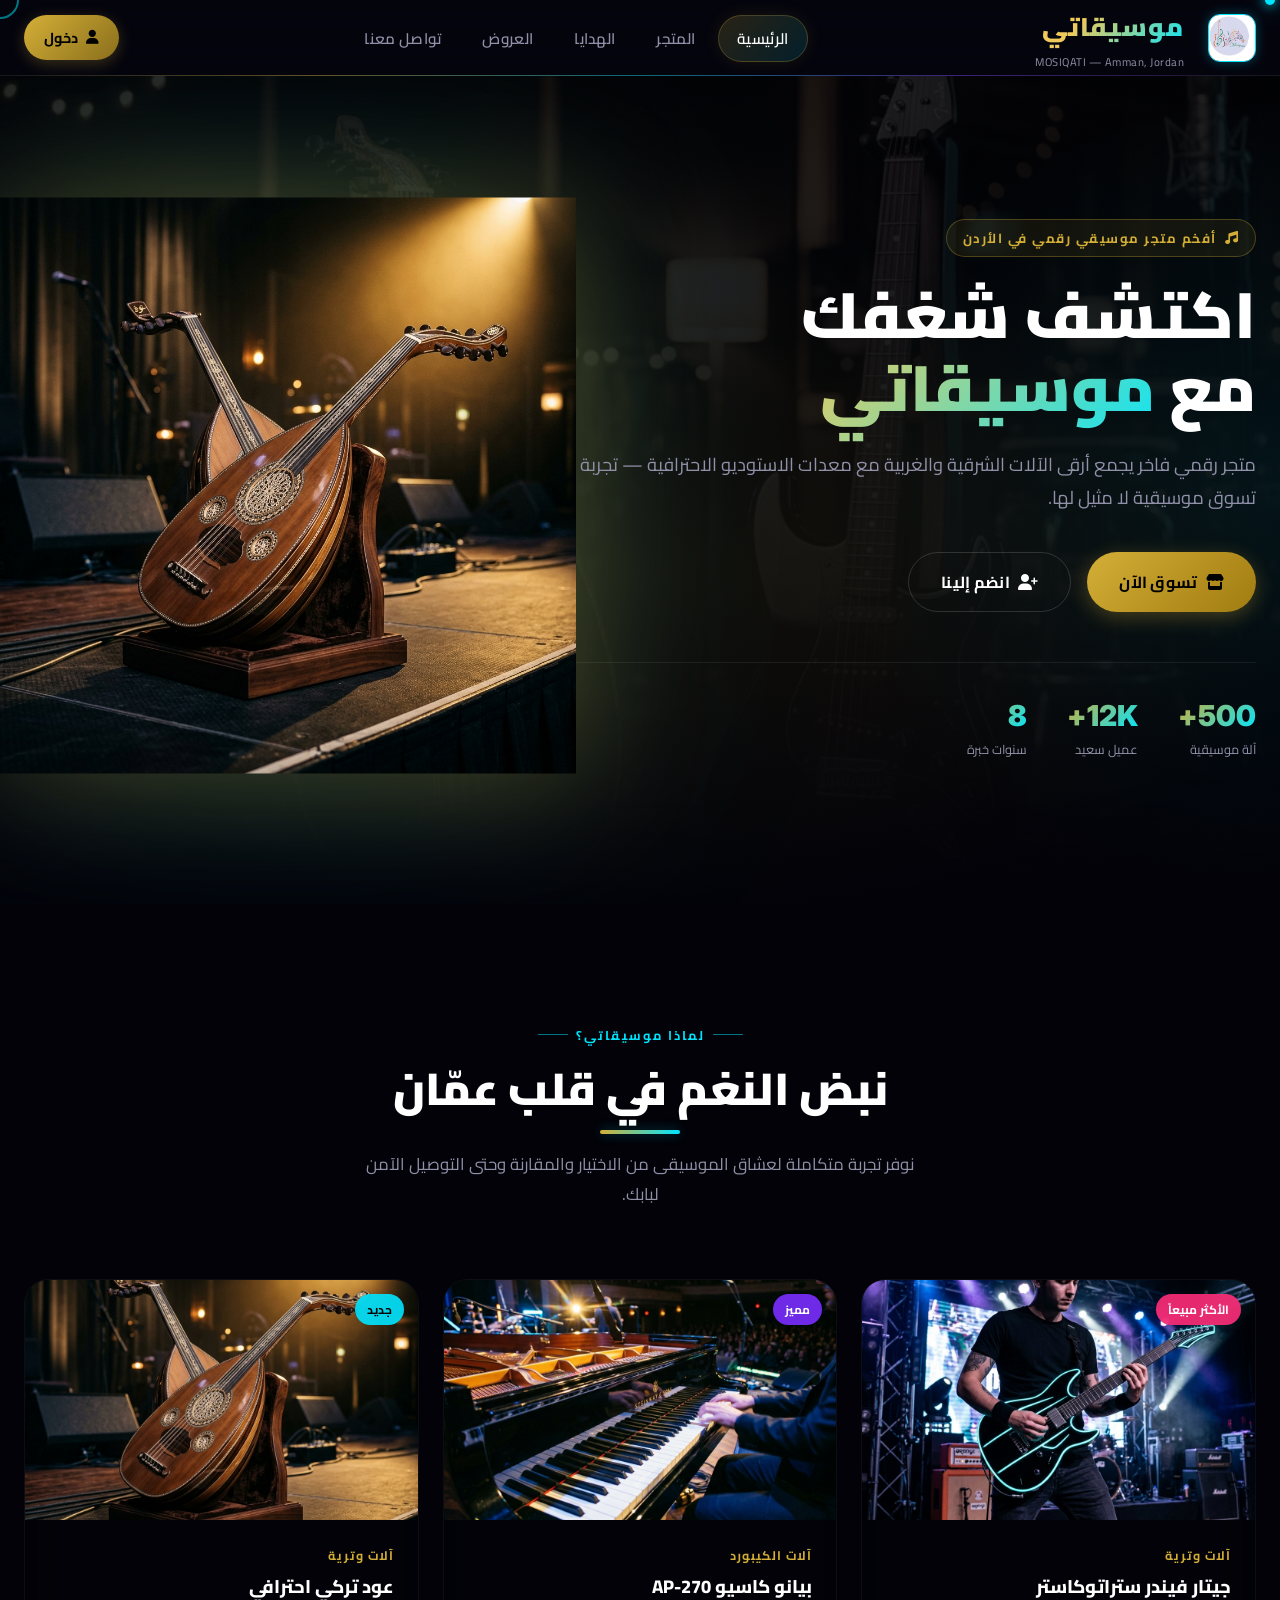
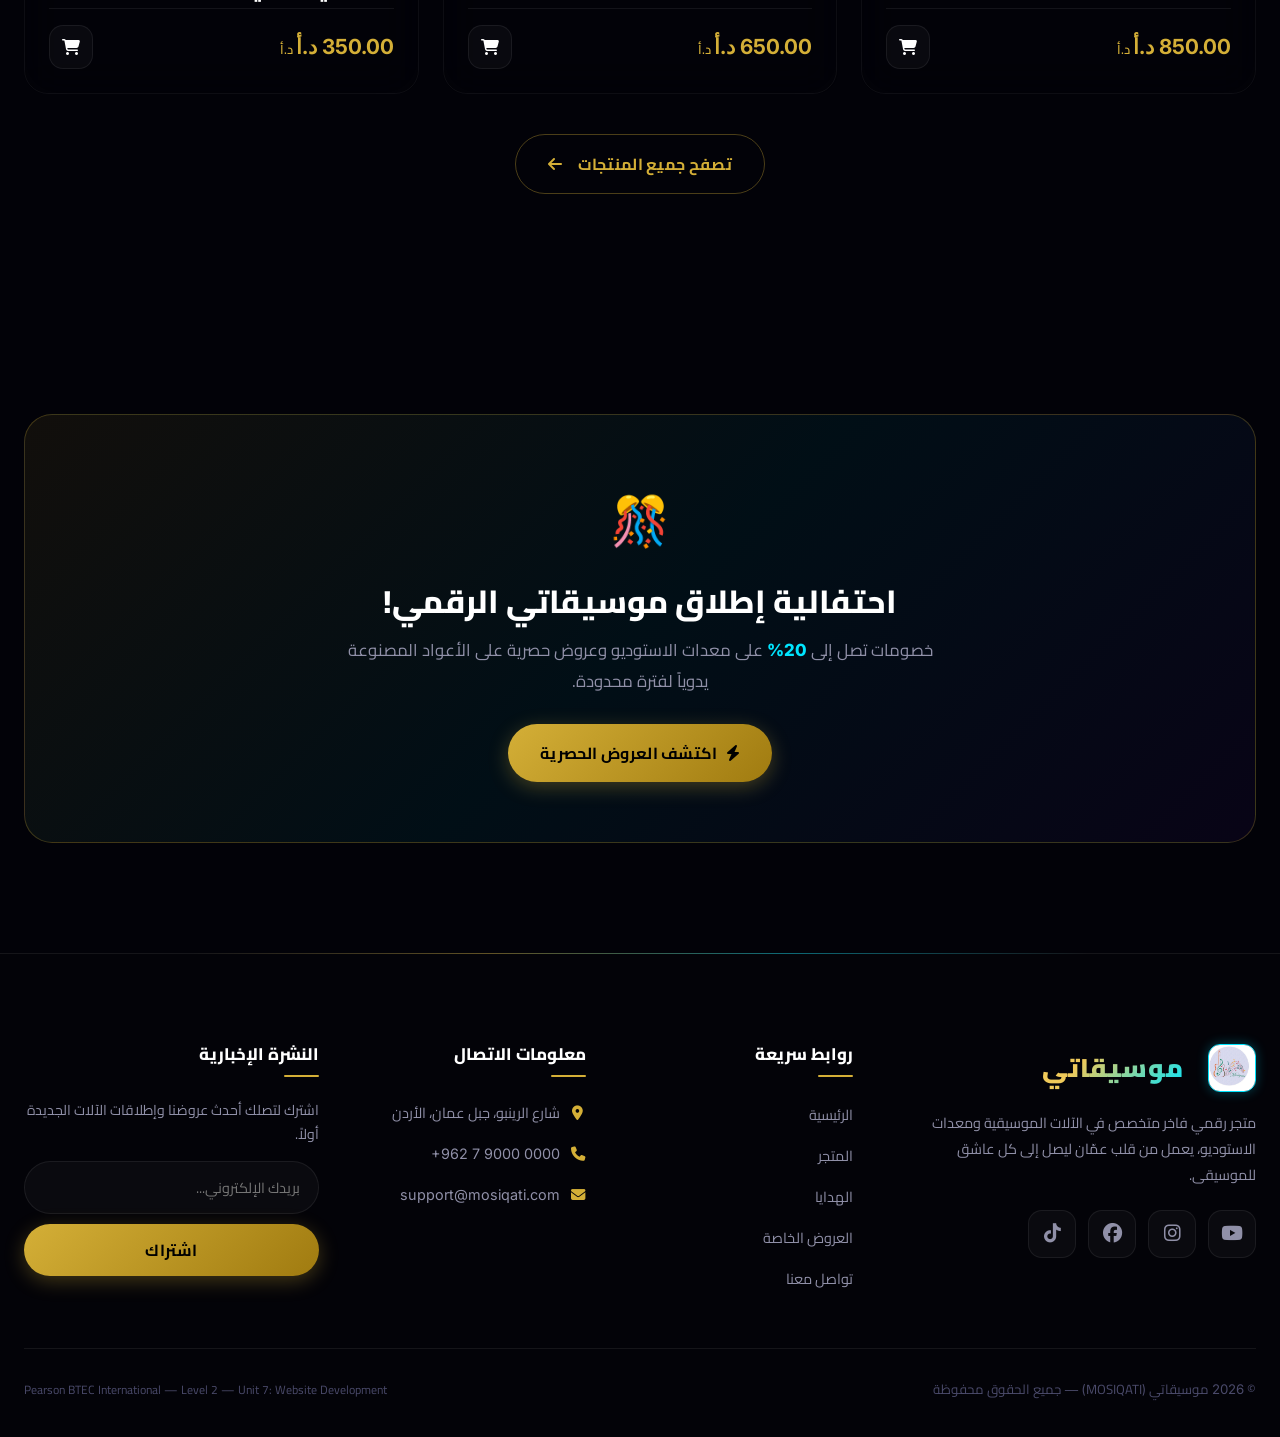
==== commit 6c6772be: "Add files via upload" ====
--- a/index.html
+++ b/index.html
@@ -3,201 +3,346 @@
 <head>
     <meta charset="UTF-8">
     <meta name="viewport" content="width=device-width, initial-scale=1.0">
-    <meta name="description" content="مرحباً بكم في متجر موسيقاتي الرقمي - الوجهة الأولى لبيع الآلات الموسيقية الفاخرة ومعدات الصوت في الأردن.">
-    <title>الرئيسية | موسيقاتي - MOSIQATI</title>
-    <!-- CSS Stylesheet -->
+    <meta name="description" content="مرحباً بكم في موسيقاتي - الوجهة الأولى للآلات الموسيقية الفاخرة في الأردن. اكتشف تشكيلة واسعة من الأعواد، الجيتارات، البيانو ومعدات الاستوديو.">
+    <title>الرئيسية | موسيقاتي MOSIQATI</title>
     <link rel="stylesheet" href="css/style.css">
-    <!-- FontAwesome for Icons -->
     <link rel="stylesheet" href="https://cdnjs.cloudflare.com/ajax/libs/font-awesome/6.4.0/css/all.min.css">
 </head>
 <body>
 
-    <!-- Header & Navigation -->
-    <header>
-        <div class="container header-container">
-            <a href="index.html" class="logo" id="nav-logo">
-                <span class="logo-icon"><i class="fa-solid fa-music"></i></span>
-                <span class="logo-text">موسيقاتي</span>
+<!-- ── CUSTOM CURSOR ─────────────────── -->
+<div class="cursor-dot" id="cursorDot"></div>
+<div class="cursor-ring" id="cursorRing"></div>
+
+<!-- ── PARTICLE CANVAS ──────────────── -->
+<canvas id="particleCanvas"></canvas>
+
+<!-- ── LOADING SCREEN ───────────────── -->
+<div id="loader">
+    <div class="loader-logo">موسيقاتي</div>
+    <div class="loader-bars">
+        <div class="loader-bar" style="height:30%"></div>
+        <div class="loader-bar" style="height:60%"></div>
+        <div class="loader-bar" style="height:45%"></div>
+        <div class="loader-bar" style="height:80%"></div>
+        <div class="loader-bar" style="height:35%"></div>
+        <div class="loader-bar" style="height:70%"></div>
+        <div class="loader-bar" style="height:55%"></div>
+        <div class="loader-bar" style="height:90%"></div>
+    </div>
+    <div class="loader-progress-track"><div class="loader-progress-bar"></div></div>
+</div>
+
+<!-- ═══════════════════════════════════
+     HEADER
+══════════════════════════════════════ -->
+<header>
+    <div class="container header-container">
+        <a href="index.html" class="logo" id="nav-logo">
+            <img src="images/logo.jpeg" alt="Mosiqati Logo" style="height: 48px; width: 48px; border-radius: 12px; margin-left: 12px; border: 1px solid var(--cyan); box-shadow: 0 0 12px rgba(0, 229, 255, 0.3); object-fit: cover;">
+            <div>
+                <span class="logo-text-main">موسيقاتي</span>
+                <span class="logo-text-sub">MOSIQATI — Amman, Jordan</span>
+            </div>
+        </a>
+
+        <nav>
+            <ul class="nav-menu" id="nav-menu">
+                <li><a href="index.html"   class="nav-link active" id="nav-home">الرئيسية</a></li>
+                <li><a href="store.html"   class="nav-link" id="nav-store">المتجر</a></li>
+                <li><a href="gifts.html"   class="nav-link" id="nav-gifts">الهدايا</a></li>
+                <li><a href="offers.html"  class="nav-link" id="nav-offers">العروض</a></li>
+                <li><a href="contact.html" class="nav-link" id="nav-contact">تواصل معنا</a></li>
+            </ul>
+        </nav>
+
+        <div class="nav-actions">
+            <button class="btn-login-header" data-open-login id="btn-header-login">
+                <i class="fa-solid fa-user"></i> دخول
+            </button>
+            <div class="hamburger" id="hamburger">
+                <span></span><span></span><span></span>
+            </div>
+        </div>
+    </div>
+</header>
+
+<!-- ═══════════════════════════════════
+     HERO
+══════════════════════════════════════ -->
+<section class="hero" id="home-hero">
+    <div class="hero-bg"></div>
+    <div class="hero-overlay"></div>
+
+    <!-- Floating instrument visual (right side) -->
+    <div class="hero-visual">
+        <img src="images/premium_oud.png" alt="عود فاخر" id="hero-visual-img">
+    </div>
+
+    <div class="container">
+        <div class="hero-content">
+            <div class="hero-badge">
+                <i class="fa-solid fa-music fa-spin"></i>
+                أفخم متجر موسيقي رقمي في الأردن
+            </div>
+            <h1 class="hero-title">
+                اكتشف شغفك<br>
+                مع <span class="gradient-text">موسيقاتي</span>
+            </h1>
+            <p class="hero-desc">
+                متجر رقمي فاخر يجمع أرقى الآلات الشرقية والغربية مع معدات الاستوديو الاحترافية — تجربة تسوق موسيقية لا مثيل لها.
+            </p>
+            <div class="btn-group">
+                <a href="store.html" class="btn btn-primary" id="hero-cta-store">
+                    <i class="fa-solid fa-store"></i> تسوق الآن
+                </a>
+                <button class="btn btn-secondary" data-open-login id="hero-cta-login">
+                    <i class="fa-solid fa-user-plus"></i> انضم إلينا
+                </button>
+            </div>
+
+            <div class="hero-stats">
+                <div class="stat-item">
+                    <span class="stat-num">500+</span>
+                    <span class="stat-label">آلة موسيقية</span>
+                </div>
+                <div class="stat-item">
+                    <span class="stat-num">12K+</span>
+                    <span class="stat-label">عميل سعيد</span>
+                </div>
+                <div class="stat-item">
+                    <span class="stat-num">8</span>
+                    <span class="stat-label">سنوات خبرة</span>
+                </div>
+            </div>
+        </div>
+    </div>
+</section>
+
+<!-- ═══════════════════════════════════
+     FEATURES / WHY US
+══════════════════════════════════════ -->
+<section class="section-padding" id="home-features">
+    <div class="container">
+        <div class="section-header reveal">
+            <span class="section-eyebrow">لماذا موسيقاتي؟</span>
+            <h2 class="section-title">نبض النغم في قلب عمّان</h2>
+            <p class="section-desc">نوفر تجربة متكاملة لعشاق الموسيقى من الاختيار والمقارنة وحتى التوصيل الآمن لبابك.</p>
+        </div>
+        <div class="grid-3">
+
+            <!-- Fetched Product -->
+            <div class="product-card reveal reveal-delay-1" style="background:var(--bg); border:1px solid rgba(255,255,255,0.05);">
+                <div class="product-img-wrap">
+                    <img src="images/electric_guitar.png" alt="جيتار فيندر ستراتوكاستر" class="product-img" style="object-fit:cover; background:#111;">
+                    <span class="product-tag tag-hot">الأكثر مبيعاً</span>
+                </div>
+                <div class="product-info">
+                    <span class="product-cat">آلات وترية</span>
+                    <h3 class="product-name" style="font-size:1.15rem;">جيتار فيندر ستراتوكاستر</h3>
+                    <div class="product-footer">
+                        <div class="price-wrap">
+                            <span class="price-new" style="color:var(--gold); font-weight:bold;">850.00 د.أ</span>
+                        </div>
+                        <a href="store.html" class="btn-cart"><i class="fa-solid fa-cart-shopping"></i></a>
+                    </div>
+                </div>
+            </div>
+        
+            <!-- Fetched Product -->
+            <div class="product-card reveal reveal-delay-2" style="background:var(--bg); border:1px solid rgba(255,255,255,0.05);">
+                <div class="product-img-wrap">
+                    <img src="images/grand_piano.png" alt="بيانو كاسيو AP-270" class="product-img" style="object-fit:cover; background:#111;">
+                    <span class="product-tag tag-premium">مميز</span>
+                </div>
+                <div class="product-info">
+                    <span class="product-cat">آلات الكيبورد</span>
+                    <h3 class="product-name" style="font-size:1.15rem;">بيانو كاسيو AP-270</h3>
+                    <div class="product-footer">
+                        <div class="price-wrap">
+                            <span class="price-new" style="color:var(--gold); font-weight:bold;">650.00 د.أ</span>
+                        </div>
+                        <a href="store.html" class="btn-cart"><i class="fa-solid fa-cart-shopping"></i></a>
+                    </div>
+                </div>
+            </div>
+        
+            <!-- Fetched Product -->
+            <div class="product-card reveal reveal-delay-3" style="background:var(--bg); border:1px solid rgba(255,255,255,0.05);">
+                <div class="product-img-wrap">
+                    <img src="images/premium_oud.png" alt="عود تركي احترافي" class="product-img" style="object-fit:cover; background:#111;">
+                    <span class="product-tag tag-new">جديد</span>
+                </div>
+                <div class="product-info">
+                    <span class="product-cat">آلات وترية</span>
+                    <h3 class="product-name" style="font-size:1.15rem;">عود تركي احترافي</h3>
+                    <div class="product-footer">
+                        <div class="price-wrap">
+                            <span class="price-new" style="color:var(--gold); font-weight:bold;">350.00 د.أ</span>
+                        </div>
+                        <a href="store.html" class="btn-cart"><i class="fa-solid fa-cart-shopping"></i></a>
+                    </div>
+                </div>
+            </div>
+        
+        </div>
+        <div style="text-align:center; margin-top:40px;">
+            <a href="store.html" class="btn btn-outline-gold">تصفح جميع المنتجات <i class="fa-solid fa-arrow-left" style="margin-right:8px;"></i></a>
+        </div>
+    </div>
+</section>
+
+<!-- ═══════════════════════════════════
+     PROMO BANNER
+══════════════════════════════════════ -->
+<section class="section-padding" id="home-promo">
+    <div class="container">
+        <div class="promo-banner reveal" id="promo-banner">
+            <div style="font-size:3rem;margin-bottom:16px;">🎊</div>
+            <h2 class="promo-banner-title">احتفالية إطلاق موسيقاتي الرقمي!</h2>
+            <p class="promo-banner-desc">
+                خصومات تصل إلى <span style="color:var(--cyan);font-weight:800;font-family:var(--font-en);">20%</span> على معدات الاستوديو وعروض حصرية على الأعواد المصنوعة يدوياً لفترة محدودة.
+            </p>
+            <a href="offers.html" class="btn btn-primary" id="promo-btn">
+                <i class="fa-solid fa-bolt"></i> اكتشف العروض الحصرية
             </a>
-            
-            <nav>
-                <ul class="nav-menu" id="nav-menu-list">
-                    <li><a href="index.html" class="nav-link active" id="link-home">الرئيسية</a></li>
-                    <li><a href="store.html" class="nav-link" id="link-store">المتجر</a></li>
-                    <li><a href="gifts.html" class="nav-link" id="link-gifts">الهدايا</a></li>
-                    <li><a href="offers.html" class="nav-link" id="link-offers">العروض الخاصة</a></li>
-                    <li><a href="contact.html" class="nav-link" id="link-contact">تواصل معنا</a></li>
+        </div>
+    </div>
+</section>
+
+<!-- ═══════════════════════════════════
+     FOOTER
+══════════════════════════════════════ -->
+<footer>
+    <div class="container">
+        <div class="footer-grid">
+            <div class="footer-col" id="footer-brand">
+                <a href="index.html" class="logo" style="margin-bottom:0;">
+                    <img src="images/logo.jpeg" alt="Mosiqati Logo" style="height: 48px; width: 48px; border-radius: 12px; margin-left: 12px; border: 1px solid var(--cyan); box-shadow: 0 0 12px rgba(0, 229, 255, 0.3); object-fit: cover;">
+                    <span class="logo-text-main">موسيقاتي</span>
+                </a>
+                <p class="footer-desc">متجر رقمي فاخر متخصص في الآلات الموسيقية ومعدات الاستوديو، يعمل من قلب عمّان ليصل إلى كل عاشق للموسيقى.</p>
+                <div class="social-row">
+                    <a href="#" class="social-btn yt" aria-label="YouTube" id="footer-yt"><i class="fa-brands fa-youtube"></i></a>
+                    <a href="#" class="social-btn ig" aria-label="Instagram" id="footer-ig"><i class="fa-brands fa-instagram"></i></a>
+                    <a href="#" class="social-btn fb" aria-label="Facebook" id="footer-fb"><i class="fa-brands fa-facebook"></i></a>
+                    <a href="#" class="social-btn tt" aria-label="TikTok" id="footer-tt"><i class="fa-brands fa-tiktok"></i></a>
+                </div>
+            </div>
+            <div class="footer-col" id="footer-links-col">
+                <h4>روابط سريعة</h4>
+                <ul class="footer-links">
+                    <li><a href="index.html" id="fl-home">الرئيسية</a></li>
+                    <li><a href="store.html" id="fl-store">المتجر</a></li>
+                    <li><a href="gifts.html" id="fl-gifts">الهدايا</a></li>
+                    <li><a href="offers.html" id="fl-offers">العروض الخاصة</a></li>
+                    <li><a href="contact.html" id="fl-contact">تواصل معنا</a></li>
                 </ul>
-            </nav>
-
-            <div class="hamburger" id="nav-hamburger">
-                <span></span>
-                <span></span>
-                <span></span>
-            </div>
-        </div>
-    </header>
-
-    <main>
-        <!-- Hero Section -->
-        <section class="hero" id="home-hero">
-            <div class="container">
-                <div class="hero-content">
-                    <span class="hero-tagline">أكبر تشكيلة آلات موسيقية في الأردن</span>
-                    <h1 class="hero-title">اكتشف شغفك الموسيقي مع <span>موسيقاتي</span></h1>
-                    <p class="hero-description">متجر رقمي فاخر يوفر أفضل الآلات الشرقية والغربية بالإضافة إلى معدات الاستوديو الاحترافية لتنقل معزوفتك إلى مستوى عالمي.</p>
-                    <div class="btn-group">
-                        <a href="store.html" class="btn btn-primary" id="hero-btn-store">تسوق الآن</a>
-                        <a href="contact.html" class="btn btn-secondary" id="hero-btn-contact">استشر خبيراً</a>
-                    </div>
-                </div>
-            </div>
-        </section>
-
-        <!-- Welcome & About Highlights -->
-        <section class="section-padding" id="home-welcome">
-            <div class="container">
-                <div class="section-title-wrapper">
-                    <span class="section-subtitle">من نحن</span>
-                    <h2 class="section-title" id="welcome-heading">نبض النغم في قلب عمان</h2>
-                </div>
-                <div class="grid-3">
-                    <div class="card" id="card-quality">
-                        <div class="card-icon"><i class="fa-solid fa-guitar"></i></div>
-                        <h3 class="card-title">جودة أصلية ومضمونة</h3>
-                        <p class="card-desc">نوفر آلات من كبرى الشركات العالمية والورش العريقة المصممة يدوياً لضمان نقاء الصوت ومتانة الصنع.</p>
-                    </div>
-                    <div class="card" id="card-expert">
-                        <div class="card-icon"><i class="fa-solid fa-sliders"></i></div>
-                        <h3 class="card-title">دعم فني واستشارات</h3>
-                        <p class="card-desc">لست متأكداً مما تحتاجه؟ خبراؤنا الموسيقيون في الأردن جاهزون لمساعدتك في اختيار الآلة والمعدات المناسبة.</p>
-                    </div>
-                    <div class="card" id="card-delivery">
-                        <div class="card-icon"><i class="fa-solid fa-truck-fast"></i></div>
-                        <h3 class="card-title">توصيل آمن وسريع</h3>
-                        <p class="card-desc">نقوم بتغليف الآلات بطرق احترافية مضادة للصدمات وتوصيلها مباشرة إلى باب منزلك في جميع محافظات المملكة.</p>
-                    </div>
-                </div>
-            </div>
-        </section>
-
-        <!-- Dynamic Category Highlights -->
-        <section class="section-padding" style="background: rgba(255,255,255,0.01);" id="home-categories">
-            <div class="container">
-                <div class="section-title-wrapper">
-                    <span class="section-subtitle">تصنيفاتنا</span>
-                    <h2 class="section-title" id="categories-heading">استكشف العوالم الموسيقية</h2>
-                </div>
-                <div class="grid-3" style="grid-template-columns: repeat(auto-fit, minmax(260px, 1fr));">
-                    
-                    <!-- Category 1 -->
-                    <div class="category-card" id="cat-oriental">
-                        <div class="category-bg" style="background-image: url('images/premium_oud.png');"></div>
-                        <div class="category-content">
-                            <h3 class="category-title">الآلات الشرقية</h3>
-                            <a href="store.html" class="category-link">عرض المجموعة <i class="fa-solid fa-arrow-left"></i></a>
-                        </div>
-                    </div>
-
-                    <!-- Category 2 -->
-                    <div class="category-card" id="cat-guitars">
-                        <div class="category-bg" style="background-image: url('images/electric_guitar.png');"></div>
-                        <div class="category-content">
-                            <h3 class="category-title">الجيتارات والوتريات</h3>
-                            <a href="store.html" class="category-link">عرض المجموعة <i class="fa-solid fa-arrow-left"></i></a>
-                        </div>
-                    </div>
-
-                    <!-- Category 3 -->
-                    <div class="category-card" id="cat-pianos">
-                        <div class="category-bg" style="background-image: url('images/grand_piano.png');"></div>
-                        <div class="category-content">
-                            <h3 class="category-title">آلات الكيبورد</h3>
-                            <a href="store.html" class="category-link">عرض المجموعة <i class="fa-solid fa-arrow-left"></i></a>
-                        </div>
-                    </div>
-
-                </div>
-            </div>
-        </section>
-
-        <!-- Brand New Promotional Banner Section -->
-        <section class="section-padding" style="position: relative; overflow: hidden;" id="home-promo">
-            <div class="container">
-                <div class="card" style="background: linear-gradient(135deg, rgba(212,175,55,0.15), rgba(0,229,255,0.15)); border: 1px solid var(--primary-gold); padding: 60px 40px; text-align: center; border-radius: 30px;" id="promo-banner-container">
-                    <h2 style="font-size: 2.2rem; margin-bottom: 15px; color: var(--text-white);" id="promo-banner-title">احتفالية انطلاق متجر موسيقاتي الرقمي الجديد!</h2>
-                    <p style="color: var(--text-gray); font-size: 1.1rem; max-width: 700px; margin: 0 auto 30px auto; line-height: 1.8;" id="promo-banner-desc">
-                        يسعدنا تقديم خصم خاص يصل إلى <span style="color: var(--accent-cyan); font-weight: 700; font-family: var(--font-english);">20%</span> على جميع معدات الاستوديو، بالإضافة إلى عروض حصرية على الأعواد المصممة يدوياً.
-                    </p>
-                    <a href="offers.html" class="btn btn-primary" id="promo-banner-btn">اكتشف العروض الحصرية</a>
-                </div>
-            </div>
-        </section>
-    </main>
-
-    <!-- Footer -->
-    <footer>
-        <div class="container footer-grid">
-            <div class="footer-col" id="footer-col-about">
-                <div class="logo">
-                    <span class="logo-icon"><i class="fa-solid fa-music"></i></span>
-                    <span class="logo-text">موسيقاتي</span>
-                </div>
-                <p class="footer-logo-desc">متجر رقمي متخصص في الآلات الموسيقية وهندسة الصوت في الأردن، نسعى لتوفير أرقى الآلات وأفضل جودة صوتية لعشاق الموسيقى.</p>
-                <div class="social-grid">
-                    <a href="https://youtube.com" target="_blank" class="social-btn youtube" aria-label="YouTube" id="footer-social-yt"><i class="fa-brands fa-youtube"></i></a>
-                    <a href="https://instagram.com" target="_blank" class="social-btn instagram" aria-label="Instagram" id="footer-social-ig"><i class="fa-brands fa-instagram"></i></a>
-                    <a href="https://facebook.com" target="_blank" class="social-btn facebook" aria-label="Facebook" id="footer-social-fb"><i class="fa-brands fa-facebook"></i></a>
-                    <a href="https://tiktok.com" target="_blank" class="social-btn tiktok" aria-label="TikTok" id="footer-social-tt"><i class="fa-brands fa-tiktok"></i></a>
-                </div>
-            </div>
-            
-            <div class="footer-col" id="footer-col-links">
-                <h3>روابط سريعة</h3>
-                <ul class="footer-links">
-                    <li><a href="index.html" id="footer-link-home">الصفحة الرئيسية</a></li>
-                    <li><a href="store.html" id="footer-link-store">متجر الآلات</a></li>
-                    <li><a href="gifts.html" id="footer-link-gifts">قسم الهدايا الموسيقية</a></li>
-                    <li><a href="offers.html" id="footer-link-offers">العروض والتخفيضات</a></li>
-                    <li><a href="contact.html" id="footer-link-contact">تواصل معنا</a></li>
-                </ul>
-            </div>
-
-            <div class="footer-col" id="footer-col-contact">
-                <h3>معلومات الاتصال</h3>
-                <div class="footer-contact-info">
-                    <div class="footer-contact-item" id="footer-contact-addr">
-                        <span class="icon"><i class="fa-solid fa-location-dot"></i></span>
-                        <span>شارع الرينبو، عمان، الأردن</span>
-                    </div>
-                    <div class="footer-contact-item" id="footer-contact-ph">
-                        <span class="icon"><i class="fa-solid fa-phone"></i></span>
-                        <span style="font-family: var(--font-english);">+962 7 9000 0000</span>
-                    </div>
-                    <div class="footer-contact-item" id="footer-contact-em">
-                        <span class="icon"><i class="fa-solid fa-envelope"></i></span>
-                        <span style="font-family: var(--font-english);">support@mosiqati.com</span>
-                    </div>
-                </div>
-            </div>
-
-            <div class="footer-col" id="footer-col-news">
-                <h3>النشرة الإخبارية</h3>
-                <p style="color: var(--text-gray); font-size: 0.9rem; margin-bottom: 15px;">اشترك لتصلك آخر أخبار الآلات الجديدة والعروض الحصرية.</p>
-                <form class="newsletter-form" id="newsletter-form-action">
-                    <input type="email" placeholder="بريدك الإلكتروني" class="newsletter-input" required id="newsletter-email-input">
-                    <button type="submit" class="btn btn-primary" style="padding: 10px;" id="newsletter-btn-submit">اشتراك</button>
+            </div>
+            <div class="footer-col" id="footer-contact-col">
+                <h4>معلومات الاتصال</h4>
+                <div class="footer-contact-items">
+                    <div class="footer-contact-item" id="fc-addr"><span class="icon"><i class="fa-solid fa-location-dot"></i></span><span>شارع الرينبو، جبل عمان، الأردن</span></div>
+                    <div class="footer-contact-item" id="fc-phone"><span class="icon"><i class="fa-solid fa-phone"></i></span><span style="font-family:var(--font-en);direction:ltr">+962 7 9000 0000</span></div>
+                    <div class="footer-contact-item" id="fc-email"><span class="icon"><i class="fa-solid fa-envelope"></i></span><span style="font-family:var(--font-en)">support@mosiqati.com</span></div>
+                </div>
+            </div>
+            <div class="footer-col" id="footer-news-col">
+                <h4>النشرة الإخبارية</h4>
+                <p style="color:var(--gray);font-size:0.88rem;margin-bottom:14px;line-height:1.7;">اشترك لتصلك أحدث عروضنا وإطلاقات الآلات الجديدة أولاً.</p>
+                <form class="newsletter-wrap" id="newsletter-form">
+                    <input type="email" placeholder="بريدك الإلكتروني..." class="newsletter-input" id="newsletter-input" required>
+                    <button type="submit" class="btn btn-primary" style="padding:11px;" id="newsletter-submit">اشتراك</button>
                 </form>
             </div>
         </div>
-
-        <div class="container footer-bottom">
-            <p id="copyright-text">جميع الحقوق محفوظة © <span style="font-family: var(--font-english);">2026</span> لموقع موسيقاتي (MOSIQATI)</p>
-            <p style="font-size: 0.75rem; color: #555;" id="btec-disclaimer">مشروع ويب مطور وفقاً لمعايير Pearson BTEC International (المستوى الثاني - الوحدة 7)</p>
-        </div>
-    </footer>
-
-    <!-- App JS -->
-    <script src="js/app.js"></script>
+        <div class="footer-bottom">
+            <span id="copyright">© <span style="font-family:var(--font-en)">2026</span> موسيقاتي (MOSIQATI) — جميع الحقوق محفوظة</span>
+            <span style="font-size:0.75rem;color:var(--gray-dim);" id="btec-credit">Pearson BTEC International — Level 2 — Unit 7: Website Development</span>
+        </div>
+    </div>
+</footer>
+
+<!-- ═══════════════════════════════════
+     LOGIN MODAL
+══════════════════════════════════════ -->
+<div class="modal-overlay" id="login-modal-overlay">
+    <div class="login-modal" role="dialog" aria-modal="true" aria-label="تسجيل الدخول">
+        <div class="login-modal-glow"></div>
+        <div class="login-modal-glow-cyan"></div>
+
+        <button class="modal-close" data-close-modal aria-label="إغلاق"><i class="fa-solid fa-xmark"></i></button>
+
+        <div class="login-header">
+            <img src="images/logo.jpeg" alt="Logo" style="height: 64px; width: 64px; border-radius: 50%; border: 2px solid var(--cyan); margin: 0 auto 15px auto; box-shadow: 0 0 20px rgba(0, 229, 255, 0.4); object-fit: cover; display: block;">
+            <h2 class="login-title">أهلاً بك في موسيقاتي</h2>
+            <p class="login-sub">سجّل دخولك أو أنشئ حساباً جديداً</p>
+        </div>
+
+        <div class="login-body">
+            <!-- Tabs -->
+            <div class="login-tabs">
+                <button class="login-tab active" data-tab="login" id="tab-login">تسجيل الدخول</button>
+                <button class="login-tab" data-tab="register" id="tab-register">حساب جديد</button>
+            </div>
+
+            <!-- LOGIN PANEL -->
+            <div id="login-panel">
+                <form id="login-form" autocomplete="off">
+                    <div class="input-icon-wrap">
+                        <i class="fa-solid fa-envelope input-icon"></i>
+                        <input type="email" class="login-input" placeholder="البريد الإلكتروني" required id="login-email" autocomplete="email">
+                    </div>
+                    <div class="input-icon-wrap">
+                        <i class="fa-solid fa-lock input-icon"></i>
+                        <input type="password" class="login-input" placeholder="كلمة المرور" required id="login-password" autocomplete="current-password">
+                    </div>
+                    <div class="login-options">
+                        <label class="remember-wrap">
+                            <input type="checkbox" id="login-remember"> تذكّرني
+                        </label>
+                        <a href="#" class="forgot-link" id="forgot-link">نسيت كلمة المرور؟</a>
+                    </div>
+                    <button type="submit" class="btn-login-submit" id="login-submit-btn">
+                        <i class="fa-solid fa-right-to-bracket"></i> تسجيل الدخول
+                    </button>
+                    <div class="login-divider">أو تسجيل الدخول بواسطة</div>
+                    <div class="social-login-row">
+                        <button type="button" class="btn-social-login" id="google-login"><i class="fa-brands fa-google"></i> Google</button>
+                        <button type="button" class="btn-social-login" id="facebook-login"><i class="fa-brands fa-facebook"></i> Facebook</button>
+                    </div>
+                </form>
+            </div>
+
+            <!-- REGISTER PANEL -->
+            <div id="register-panel" style="display:none;">
+                <form id="register-form" autocomplete="off">
+                    <div class="input-icon-wrap">
+                        <i class="fa-solid fa-user input-icon"></i>
+                        <input type="text" class="login-input" placeholder="الاسم الكامل" required id="reg-name" autocomplete="name">
+                    </div>
+                    <div class="input-icon-wrap">
+                        <i class="fa-solid fa-envelope input-icon"></i>
+                        <input type="email" class="login-input" placeholder="البريد الإلكتروني" required id="reg-email" autocomplete="email">
+                    </div>
+                    <div class="input-icon-wrap">
+                        <i class="fa-solid fa-lock input-icon"></i>
+                        <input type="password" class="login-input" placeholder="كلمة المرور (8 أحرف+)" required id="reg-password" autocomplete="new-password">
+                    </div>
+                    <div class="input-icon-wrap">
+                        <i class="fa-solid fa-lock input-icon"></i>
+                        <input type="password" class="login-input" placeholder="تأكيد كلمة المرور" required id="reg-confirm" autocomplete="new-password">
+                    </div>
+                    <button type="submit" class="btn-login-submit" id="reg-submit-btn" style="margin-top:8px;">
+                        <i class="fa-solid fa-user-plus"></i> إنشاء حساب
+                    </button>
+                </form>
+            </div>
+        </div>
+    </div>
+</div>
+
+<!-- ── JS ─────────────────────────────── -->
+<script src="js/app.js"></script>
 </body>
 </html>
--- a/css/style.css
+++ b/css/style.css
@@ -1,1385 +1,1836 @@
-/* 
-   MOSIQATI (موسيقاتي) - Master Stylesheet
-   Created for Pearson BTEC Level 2 - Unit 7: Website Development
-   Designed with premium dark theme, glassmorphism, gold/cyan accents, and smooth animations.
+/*
+   MOSIQATI (موسيقاتي) — ULTIMATE EDITION
+   World-Class Premium Dark Theme
+   Pearson BTEC Level 2 - Unit 7: Website Development
 */
 
-@import url('https://fonts.googleapis.com/css2?family=Cairo:wght@300;400;600;700;800&family=Inter:wght@300;400;600;700&display=swap');
-
+@import url('https://fonts.googleapis.com/css2?family=Cairo:wght@300;400;600;700;800;900&family=Inter:wght@300;400;600;700;900&display=swap');
+
+/* ═══════════════════════════════════════
+   DESIGN SYSTEM — CSS VARIABLES
+═══════════════════════════════════════ */
 :root {
-    --bg-dark: #08080c;
-    --bg-card: rgba(20, 20, 30, 0.65);
-    --bg-card-hover: rgba(30, 30, 45, 0.85);
-    --primary-gold: #d4af37;
-    --primary-gold-rgb: 212, 175, 55;
-    --accent-cyan: #00e5ff;
-    --accent-cyan-rgb: 0, 229, 255;
-    --text-white: #ffffff;
-    --text-gray: #a0a0b0;
-    --border-color: rgba(255, 255, 255, 0.08);
-    --border-glow-gold: rgba(212, 175, 55, 0.3);
-    --border-glow-cyan: rgba(0, 229, 255, 0.3);
-    --transition-smooth: all 0.4s cubic-bezier(0.165, 0.84, 0.44, 1);
-    --font-arabic: 'Cairo', sans-serif;
-    --font-english: 'Inter', sans-serif;
-}
-
-/* Base Styles */
-* {
-    margin: 0;
-    padding: 0;
-    box-sizing: border-box;
-    scroll-behavior: smooth;
-}
+    --bg-void:        #020208;
+    --bg-deep:        #06060f;
+    --bg-dark:        #0a0a16;
+    --bg-card:        rgba(15, 15, 28, 0.7);
+    --bg-glass:       rgba(255, 255, 255, 0.03);
+    --gold:           #d4af37;
+    --gold-bright:    #f0ca5a;
+    --gold-dim:       #8a6f1c;
+    --cyan:           #00e5ff;
+    --cyan-dim:       rgba(0, 229, 255, 0.15);
+    --purple:         #7b2fff;
+    --purple-dim:     rgba(123, 47, 255, 0.15);
+    --pink:           #ff2d78;
+    --white:          #ffffff;
+    --gray:           #9090a8;
+    --gray-dim:       #4a4a6a;
+    --border:         rgba(255, 255, 255, 0.07);
+    --border-gold:    rgba(212, 175, 55, 0.35);
+    --border-cyan:    rgba(0, 229, 255, 0.35);
+    --glow-gold:      0 0 30px rgba(212,175,55,0.4), 0 0 80px rgba(212,175,55,0.12);
+    --glow-cyan:      0 0 30px rgba(0,229,255,0.4), 0 0 80px rgba(0,229,255,0.12);
+    --glow-purple:    0 0 30px rgba(123,47,255,0.4), 0 0 80px rgba(123,47,255,0.12);
+    --font-ar:        'Cairo', sans-serif;
+    --font-en:        'Inter', sans-serif;
+    --ease-expo:      cubic-bezier(0.19, 1, 0.22, 1);
+    --ease-back:      cubic-bezier(0.34, 1.56, 0.64, 1);
+    --ease-smooth:    cubic-bezier(0.4, 0, 0.2, 1);
+    --dur-fast:       0.25s;
+    --dur-med:        0.5s;
+    --dur-slow:       0.8s;
+}
+
+/* ═══════════════════════════════════════
+   RESET & BASE
+═══════════════════════════════════════ */
+*, *::before, *::after { margin: 0; padding: 0; box-sizing: border-box; }
 
 html {
     direction: rtl;
-    font-family: var(--font-arabic);
-    background-color: var(--bg-dark);
-    color: var(--text-white);
+    font-family: var(--font-ar);
+    background: var(--bg-void);
+    color: var(--white);
     overflow-x: hidden;
+    scroll-behavior: smooth;
 }
 
 body {
     min-height: 100vh;
     display: flex;
     flex-direction: column;
-    background-image: 
-        radial-gradient(circle at 10% 20%, rgba(212, 175, 55, 0.05) 0%, transparent 40%),
-        radial-gradient(circle at 90% 80%, rgba(0, 229, 255, 0.05) 0%, transparent 40%);
-    background-attachment: fixed;
-}
-
-/* Custom Scrollbar */
-::-webkit-scrollbar {
+    cursor: none; /* custom cursor */
+    overflow-x: hidden;
+}
+
+/* ═══════════════════════════════════════
+   CUSTOM CURSOR
+═══════════════════════════════════════ */
+.cursor-dot {
+    position: fixed;
     width: 10px;
-}
-::-webkit-scrollbar-track {
-    background: var(--bg-dark);
-}
-::-webkit-scrollbar-thumb {
-    background: #1f1f2e;
-    border-radius: 5px;
-    border: 2px solid var(--bg-dark);
-}
-::-webkit-scrollbar-thumb:hover {
-    background: var(--primary-gold);
-}
-
-/* Container */
+    height: 10px;
+    background: var(--cyan);
+    border-radius: 50%;
+    pointer-events: none;
+    z-index: 99999;
+    transform: translate(-50%, -50%);
+    transition: width 0.2s, height 0.2s, background 0.2s;
+    box-shadow: 0 0 12px var(--cyan), 0 0 24px rgba(0,229,255,0.5);
+}
+.cursor-ring {
+    position: fixed;
+    width: 38px;
+    height: 38px;
+    border: 2px solid rgba(0, 229, 255, 0.5);
+    border-radius: 50%;
+    pointer-events: none;
+    z-index: 99998;
+    transform: translate(-50%, -50%);
+    transition: all 0.12s linear;
+}
+.cursor-dot.hovering { width: 18px; height: 18px; background: var(--gold); box-shadow: 0 0 20px var(--gold); }
+.cursor-ring.hovering { width: 55px; height: 55px; border-color: rgba(212,175,55,0.6); }
+
+/* ═══════════════════════════════════════
+   LOADING SCREEN
+═══════════════════════════════════════ */
+#loader {
+    position: fixed;
+    inset: 0;
+    background: var(--bg-void);
+    z-index: 99000;
+    display: flex;
+    flex-direction: column;
+    align-items: center;
+    justify-content: center;
+    gap: 30px;
+    transition: opacity 0.8s var(--ease-expo), visibility 0.8s;
+}
+#loader.hidden { opacity: 0; visibility: hidden; pointer-events: none; }
+
+.loader-logo {
+    font-family: var(--font-ar);
+    font-size: 3.5rem;
+    font-weight: 900;
+    background: linear-gradient(135deg, var(--gold), var(--cyan), var(--purple));
+    background-size: 200%;
+    -webkit-background-clip: text;
+    -webkit-text-fill-color: transparent;
+    animation: shimmerText 2s infinite;
+}
+.loader-bars {
+    display: flex;
+    gap: 6px;
+    align-items: flex-end;
+    height: 50px;
+}
+.loader-bar {
+    width: 8px;
+    background: linear-gradient(to top, var(--gold), var(--cyan));
+    border-radius: 4px;
+    animation: loaderBounce 1s infinite ease-in-out alternate;
+}
+.loader-bar:nth-child(1) { animation-delay: 0.0s; }
+.loader-bar:nth-child(2) { animation-delay: 0.1s; }
+.loader-bar:nth-child(3) { animation-delay: 0.2s; }
+.loader-bar:nth-child(4) { animation-delay: 0.3s; }
+.loader-bar:nth-child(5) { animation-delay: 0.4s; }
+.loader-bar:nth-child(6) { animation-delay: 0.3s; }
+.loader-bar:nth-child(7) { animation-delay: 0.2s; }
+.loader-bar:nth-child(8) { animation-delay: 0.1s; }
+
+.loader-progress-track {
+    width: 280px;
+    height: 3px;
+    background: rgba(255,255,255,0.06);
+    border-radius: 2px;
+    overflow: hidden;
+}
+.loader-progress-bar {
+    height: 100%;
+    background: linear-gradient(90deg, var(--gold), var(--cyan));
+    border-radius: 2px;
+    animation: loadFill 2.5s var(--ease-expo) forwards;
+}
+
+/* ═══════════════════════════════════════
+   PARTICLE CANVAS (global background)
+═══════════════════════════════════════ */
+#particleCanvas {
+    position: fixed;
+    top: 0; left: 0;
+    width: 100%; height: 100%;
+    z-index: 0;
+    pointer-events: none;
+}
+
+/* ═══════════════════════════════════════
+   SCROLLBAR
+═══════════════════════════════════════ */
+::-webkit-scrollbar { width: 8px; }
+::-webkit-scrollbar-track { background: var(--bg-void); }
+::-webkit-scrollbar-thumb { background: #1a1a30; border-radius: 4px; border: 2px solid var(--bg-void); }
+::-webkit-scrollbar-thumb:hover { background: var(--gold); }
+
+/* ═══════════════════════════════════════
+   CONTAINER
+═══════════════════════════════════════ */
 .container {
     width: 100%;
-    max-width: 1200px;
+    max-width: 1280px;
     margin: 0 auto;
-    padding: 0 20px;
-}
-
-/* Typography & Links */
-h1, h2, h3, h4, h5, h6 {
-    font-weight: 700;
-    color: var(--text-white);
-    line-height: 1.3;
-}
-
-a {
-    color: inherit;
-    text-decoration: none;
-    transition: var(--transition-smooth);
-}
-
-/* Header & Navigation */
+    padding: 0 24px;
+    position: relative;
+    z-index: 1;
+}
+
+/* ═══════════════════════════════════════
+   TYPOGRAPHY
+═══════════════════════════════════════ */
+h1,h2,h3,h4,h5,h6 { font-weight: 800; color: var(--white); line-height: 1.25; }
+a { color: inherit; text-decoration: none; transition: all var(--dur-fast) var(--ease-smooth); }
+img { max-width: 100%; height: auto; }
+select option { background: #10101e; color: var(--white); }
+
+/* ═══════════════════════════════════════
+   HEADER & NAV
+═══════════════════════════════════════ */
 header {
     position: sticky;
     top: 0;
-    z-index: 1000;
-    background: rgba(8, 8, 12, 0.85);
-    backdrop-filter: blur(12px);
-    -webkit-backdrop-filter: blur(12px);
-    border-bottom: 1px solid var(--border-color);
-    transition: var(--transition-smooth);
+    z-index: 500;
+    background: rgba(6, 6, 15, 0.75);
+    backdrop-filter: blur(24px) saturate(180%);
+    -webkit-backdrop-filter: blur(24px) saturate(180%);
+    border-bottom: 1px solid var(--border);
+}
+header::after {
+    content: '';
+    position: absolute;
+    bottom: -1px;
+    left: 0; right: 0;
+    height: 1px;
+    background: linear-gradient(90deg, transparent, var(--gold), var(--cyan), var(--purple), transparent);
+    opacity: 0.4;
 }
 
 .header-container {
     display: flex;
     justify-content: space-between;
     align-items: center;
-    height: 80px;
-}
-
-.logo {
-    display: flex;
-    align-items: center;
-    gap: 10px;
-}
-
-.logo-icon {
-    font-size: 2rem;
-    background: linear-gradient(135deg, var(--primary-gold), var(--accent-cyan));
+    height: 75px;
+    gap: 20px;
+}
+
+/* Logo */
+.logo { display: flex; align-items: center; gap: 12px; }
+.logo-icon-wrap {
+    width: 44px; height: 44px;
+    background: linear-gradient(135deg, var(--gold), var(--cyan));
+    border-radius: 14px;
+    display: flex; align-items: center; justify-content: center;
+    font-size: 1.3rem;
+    color: #000;
+    box-shadow: var(--glow-gold);
+    animation: logoPulse 3s infinite ease-in-out;
+}
+.logo-text-main {
+    font-size: 1.6rem;
+    font-weight: 900;
+    background: linear-gradient(135deg, var(--gold-bright) 30%, var(--cyan));
     -webkit-background-clip: text;
     -webkit-text-fill-color: transparent;
-    animation: rotatePulse 4s infinite ease-in-out;
-}
-
-.logo-text {
-    font-size: 1.6rem;
-    font-weight: 800;
     letter-spacing: 1px;
-    background: linear-gradient(to left, var(--text-white) 50%, var(--primary-gold) 100%);
-    -webkit-background-clip: text;
-    -webkit-text-fill-color: transparent;
-}
-
+}
+.logo-text-sub {
+    font-size: 0.7rem;
+    color: var(--gray);
+    font-weight: 400;
+    display: block;
+    letter-spacing: 0.5px;
+}
+
+/* Nav Menu */
 .nav-menu {
     display: flex;
-    gap: 30px;
+    gap: 5px;
     list-style: none;
 }
-
 .nav-link {
-    font-size: 1.05rem;
+    font-size: 0.95rem;
     font-weight: 600;
-    padding: 8px 16px;
-    border-radius: 20px;
-    position: relative;
-    color: var(--text-gray);
-}
-
-.nav-link:hover, .nav-link.active {
-    color: var(--text-white);
-    background: rgba(255, 255, 255, 0.05);
-}
-
-.nav-link.active::after {
+    padding: 8px 18px;
+    border-radius: 25px;
+    color: var(--gray);
+    position: relative;
+    letter-spacing: 0.3px;
+    transition: all var(--dur-med) var(--ease-expo);
+}
+.nav-link::before {
     content: '';
     position: absolute;
-    bottom: -4px;
-    left: 20%;
-    width: 60%;
-    height: 3px;
-    background: linear-gradient(to right, var(--primary-gold), var(--accent-cyan));
-    border-radius: 2px;
-    box-shadow: 0 0 10px rgba(0, 229, 255, 0.5);
-}
-
-/* Mobile Burger Menu */
+    inset: 0;
+    border-radius: 25px;
+    background: rgba(255,255,255,0.04);
+    opacity: 0;
+    transition: opacity var(--dur-fast);
+}
+.nav-link:hover { color: var(--white); }
+.nav-link:hover::before { opacity: 1; }
+.nav-link.active {
+    color: var(--white);
+    background: linear-gradient(135deg, rgba(212,175,55,0.18), rgba(0,229,255,0.12));
+    border: 1px solid rgba(212,175,55,0.25);
+    box-shadow: 0 0 18px rgba(212,175,55,0.1);
+}
+
+/* Header right actions */
+.nav-actions {
+    display: flex;
+    align-items: center;
+    gap: 12px;
+}
+
+.btn-login-header {
+    display: flex;
+    align-items: center;
+    gap: 8px;
+    padding: 9px 20px;
+    border-radius: 25px;
+    background: linear-gradient(135deg, var(--gold), var(--gold-dim));
+    color: #000;
+    font-weight: 700;
+    font-family: var(--font-ar);
+    font-size: 0.9rem;
+    border: none;
+    cursor: pointer;
+    transition: all var(--dur-med) var(--ease-back);
+    box-shadow: 0 4px 15px rgba(212,175,55,0.25);
+}
+.btn-login-header:hover {
+    transform: translateY(-2px) scale(1.03);
+    box-shadow: var(--glow-gold);
+}
+
+/* Hamburger */
 .hamburger {
     display: none;
     cursor: pointer;
     flex-direction: column;
-    gap: 6px;
+    gap: 5px;
     z-index: 1100;
-}
-
+    padding: 5px;
+}
 .hamburger span {
     display: block;
-    width: 28px;
-    height: 3px;
-    background-color: var(--text-white);
-    border-radius: 3px;
-    transition: var(--transition-smooth);
-}
-
-/* Hero Section */
+    width: 25px;
+    height: 2.5px;
+    background: var(--white);
+    border-radius: 2px;
+    transition: all var(--dur-med) var(--ease-expo);
+}
+
+/* ═══════════════════════════════════════
+   HERO SECTION
+═══════════════════════════════════════ */
 .hero {
     position: relative;
-    padding: 100px 0 140px 0;
+    min-height: 92vh;
+    display: flex;
+    align-items: center;
     overflow: hidden;
-    display: flex;
-    align-items: center;
-    background: linear-gradient(rgba(8, 8, 12, 0.6), rgba(8, 8, 12, 0.95)), 
-                url('../images/hero_bg.png') no-repeat center center/cover;
-    min-height: 80vh;
+}
+.hero-bg {
+    position: absolute;
+    inset: 0;
+    background: url('../images/hero_bg.png') center/cover no-repeat;
+    filter: brightness(0.2) saturate(0.5);
+    transform: scale(1.05);
+    transition: transform 8s ease-out;
+}
+.hero-bg.loaded { transform: scale(1); }
+.hero-overlay {
+    position: absolute;
+    inset: 0;
+    background:
+        radial-gradient(ellipse 80% 60% at 50% 60%, rgba(212,175,55,0.08) 0%, transparent 70%),
+        radial-gradient(ellipse 60% 80% at 100% 50%, rgba(0,229,255,0.07) 0%, transparent 60%),
+        linear-gradient(180deg, rgba(6,6,15,0.3) 0%, var(--bg-void) 100%);
 }
 
 .hero-content {
-    max-width: 650px;
+    position: relative;
     z-index: 2;
-    animation: fadeInUp 1s ease-out;
-}
-
-.hero-tagline {
-    font-size: 1.1rem;
-    color: var(--primary-gold);
+    max-width: 680px;
+    padding: 60px 0;
+}
+
+.hero-badge {
+    display: inline-flex;
+    align-items: center;
+    gap: 8px;
+    padding: 6px 16px;
+    border-radius: 50px;
+    background: rgba(212,175,55,0.08);
+    border: 1px solid rgba(212,175,55,0.3);
+    color: var(--gold);
+    font-size: 0.82rem;
+    font-weight: 700;
+    letter-spacing: 1.5px;
     text-transform: uppercase;
-    letter-spacing: 2px;
-    font-weight: 700;
-    margin-bottom: 15px;
-    display: inline-block;
-    border-bottom: 2px solid var(--accent-cyan);
-    padding-bottom: 5px;
-}
+    margin-bottom: 22px;
+    animation: fadeInDown 0.8s var(--ease-expo) both;
+}
+.hero-badge i { animation: spin 4s linear infinite; }
 
 .hero-title {
-    font-size: 3.5rem;
-    font-weight: 800;
-    margin-bottom: 20px;
-    line-height: 1.2;
-}
-
-.hero-title span {
-    background: linear-gradient(135deg, var(--primary-gold), var(--accent-cyan));
+    font-size: clamp(2.5rem, 5vw, 4rem);
+    font-weight: 900;
+    line-height: 1.15;
+    margin-bottom: 22px;
+    animation: fadeInUp 0.9s var(--ease-expo) 0.15s both;
+}
+.hero-title .gradient-text {
+    background: linear-gradient(135deg, var(--gold-bright) 0%, var(--cyan) 60%, var(--purple) 100%);
+    background-size: 200%;
     -webkit-background-clip: text;
     -webkit-text-fill-color: transparent;
-    text-shadow: 0 0 30px rgba(0, 229, 255, 0.15);
-}
-
-.hero-description {
-    font-size: 1.2rem;
-    color: var(--text-gray);
-    margin-bottom: 35px;
+    animation: shimmerText 4s infinite;
+}
+
+.hero-desc {
+    font-size: 1.15rem;
+    color: var(--gray);
     line-height: 1.8;
-}
-
-.btn-group {
-    display: flex;
-    gap: 20px;
-}
+    margin-bottom: 38px;
+    animation: fadeInUp 0.9s var(--ease-expo) 0.25s both;
+}
+
+.btn-group { display: flex; gap: 16px; flex-wrap: wrap; animation: fadeInUp 0.9s var(--ease-expo) 0.35s both; }
 
 .btn {
     display: inline-flex;
     align-items: center;
     justify-content: center;
+    gap: 8px;
     padding: 14px 32px;
-    border-radius: 30px;
+    border-radius: 50px;
     font-weight: 700;
-    font-size: 1.05rem;
+    font-size: 1rem;
+    font-family: var(--font-ar);
     cursor: pointer;
-    transition: var(--transition-smooth);
+    transition: all var(--dur-med) var(--ease-back);
+    border: none;
     position: relative;
     overflow: hidden;
-}
+    letter-spacing: 0.3px;
+}
+.btn::after {
+    content: '';
+    position: absolute;
+    inset: 0;
+    background: rgba(255,255,255,0);
+    transition: background var(--dur-fast);
+}
+.btn:hover::after { background: rgba(255,255,255,0.06); }
 
 .btn-primary {
-    background: linear-gradient(135deg, var(--primary-gold), #b3922d);
+    background: linear-gradient(135deg, var(--gold), #a07b10);
     color: #000;
-    box-shadow: 0 5px 20px rgba(212, 175, 55, 0.3);
-}
-
+    box-shadow: 0 5px 20px rgba(212,175,55,0.3);
+}
 .btn-primary:hover {
-    transform: translateY(-3px);
-    box-shadow: 0 8px 25px rgba(212, 175, 55, 0.5);
-    background: linear-gradient(135deg, #f0ca4c, var(--primary-gold));
+    transform: translateY(-3px) scale(1.03);
+    box-shadow: var(--glow-gold);
+    background: linear-gradient(135deg, var(--gold-bright), var(--gold));
 }
 
 .btn-secondary {
     background: transparent;
-    border: 2px solid var(--border-color);
-    color: var(--text-white);
-}
-
+    border: 1px solid rgba(255,255,255,0.15);
+    color: var(--white);
+    backdrop-filter: blur(10px);
+}
 .btn-secondary:hover {
-    border-color: var(--accent-cyan);
-    box-shadow: 0 0 15px rgba(0, 229, 255, 0.2);
     transform: translateY(-3px);
-    color: var(--accent-cyan);
-}
-
-/* Feature Cards Section */
-.section-padding {
-    padding: 100px 0;
-}
-
-.section-title-wrapper {
+    border-color: var(--cyan);
+    box-shadow: var(--glow-cyan);
+    color: var(--cyan);
+}
+
+.btn-outline-gold {
+    background: transparent;
+    border: 1px solid var(--border-gold);
+    color: var(--gold);
+}
+.btn-outline-gold:hover {
+    background: rgba(212,175,55,0.08);
+    transform: translateY(-2px);
+    box-shadow: var(--glow-gold);
+}
+
+/* Hero Stats Row */
+.hero-stats {
+    display: flex;
+    gap: 40px;
+    margin-top: 50px;
+    padding-top: 35px;
+    border-top: 1px solid var(--border);
+    animation: fadeInUp 0.9s var(--ease-expo) 0.45s both;
+}
+.stat-item { display: flex; flex-direction: column; gap: 4px; }
+.stat-num {
+    font-family: var(--font-en);
+    font-size: 1.8rem;
+    font-weight: 900;
+    background: linear-gradient(135deg, var(--gold), var(--cyan));
+    -webkit-background-clip: text;
+    -webkit-text-fill-color: transparent;
+}
+.stat-label { font-size: 0.8rem; color: var(--gray); }
+
+/* Hero Floating Instrument (right side) */
+.hero-visual {
+    position: absolute;
+    left: 0;
+    top: 50%;
+    transform: translateY(-50%);
+    width: 45%;
+    pointer-events: none;
+    animation: floatUpDown 5s infinite ease-in-out;
+}
+.hero-visual img {
+    width: 100%;
+    filter: drop-shadow(0 0 60px rgba(212,175,55,0.3)) drop-shadow(0 0 120px rgba(0,229,255,0.15));
+}
+
+/* ═══════════════════════════════════════
+   SECTION UTILITIES
+═══════════════════════════════════════ */
+.section-padding { padding: 110px 0; }
+.section-sm { padding: 70px 0; }
+
+.section-header {
     text-align: center;
-    margin-bottom: 60px;
-}
-
-.section-subtitle {
-    color: var(--accent-cyan);
-    font-size: 1rem;
+    margin-bottom: 70px;
+}
+.section-eyebrow {
+    display: inline-flex;
+    align-items: center;
+    gap: 8px;
+    color: var(--cyan);
+    font-size: 0.8rem;
     font-weight: 700;
+    letter-spacing: 2px;
     text-transform: uppercase;
-    letter-spacing: 2px;
-    margin-bottom: 10px;
-    display: block;
-}
-
+    margin-bottom: 14px;
+}
+.section-eyebrow::before, .section-eyebrow::after {
+    content: '';
+    width: 30px;
+    height: 1px;
+    background: currentColor;
+    opacity: 0.5;
+}
 .section-title {
-    font-size: 2.5rem;
-    position: relative;
-    display: inline-block;
-    padding-bottom: 15px;
-}
-
+    font-size: clamp(1.8rem, 3.5vw, 2.8rem);
+    font-weight: 900;
+    position: relative;
+    padding-bottom: 18px;
+    margin-bottom: 16px;
+}
 .section-title::after {
     content: '';
     position: absolute;
     bottom: 0;
-    left: 25%;
-    width: 50%;
+    left: 50%;
+    transform: translateX(-50%);
+    width: 80px;
     height: 4px;
-    background: linear-gradient(to right, var(--primary-gold), var(--accent-cyan));
+    background: linear-gradient(90deg, var(--gold), var(--cyan));
     border-radius: 2px;
-}
-
-.grid-3 {
-    display: grid;
-    grid-template-columns: repeat(auto-fit, minmax(320px, 1fr));
-    gap: 30px;
-}
-
+    box-shadow: 0 0 12px rgba(0,229,255,0.3);
+}
+.section-desc { color: var(--gray); font-size: 1.05rem; max-width: 560px; margin: 0 auto; line-height: 1.75; }
+
+/* ═══════════════════════════════════════
+   GLASS CARDS
+═══════════════════════════════════════ */
 .card {
     background: var(--bg-card);
-    border: 1px solid var(--border-color);
-    border-radius: 20px;
-    padding: 40px 30px;
-    transition: var(--transition-smooth);
+    border: 1px solid var(--border);
+    border-radius: 24px;
+    padding: 36px 30px;
+    backdrop-filter: blur(20px);
+    -webkit-backdrop-filter: blur(20px);
     position: relative;
     overflow: hidden;
-    backdrop-filter: blur(10px);
-}
-
+    transition: all var(--dur-med) var(--ease-expo);
+}
 .card::before {
     content: '';
     position: absolute;
-    top: 0;
-    left: 0;
-    width: 100%;
-    height: 100%;
-    background: radial-gradient(circle at top right, rgba(0, 229, 255, 0.05), transparent 60%);
+    top: 0; left: 0; right: 0;
+    height: 1px;
+    background: linear-gradient(90deg, transparent, rgba(255,255,255,0.12), transparent);
+}
+.card::after {
+    content: '';
+    position: absolute;
+    inset: 0;
+    background: radial-gradient(circle at 80% 20%, rgba(0,229,255,0.04), transparent 50%);
     opacity: 0;
-    transition: var(--transition-smooth);
-}
-
+    transition: opacity var(--dur-med);
+}
 .card:hover {
-    transform: translateY(-10px);
-    border-color: var(--primary-gold);
-    box-shadow: 0 10px 30px var(--border-glow-gold);
-}
-
-.card:hover::before {
-    opacity: 1;
-}
+    transform: translateY(-8px);
+    border-color: rgba(212,175,55,0.3);
+    box-shadow: 0 20px 50px rgba(0,0,0,0.5), 0 0 0 1px rgba(212,175,55,0.1);
+}
+.card:hover::after { opacity: 1; }
 
 .card-icon {
-    font-size: 3rem;
-    color: var(--primary-gold);
-    margin-bottom: 25px;
-    display: inline-block;
-}
-
-.card-title {
-    font-size: 1.4rem;
-    margin-bottom: 15px;
-}
-
-.card-desc {
-    color: var(--text-gray);
-    line-height: 1.7;
-    font-size: 0.98rem;
-}
-
-/* Category Grid on Home */
+    width: 62px;
+    height: 62px;
+    border-radius: 18px;
+    display: flex;
+    align-items: center;
+    justify-content: center;
+    font-size: 1.5rem;
+    margin-bottom: 22px;
+    position: relative;
+    z-index: 1;
+}
+.card-icon-gold { background: rgba(212,175,55,0.12); color: var(--gold); box-shadow: 0 0 20px rgba(212,175,55,0.15); }
+.card-icon-cyan { background: rgba(0,229,255,0.1); color: var(--cyan); box-shadow: 0 0 20px rgba(0,229,255,0.1); }
+.card-icon-purple { background: rgba(123,47,255,0.1); color: var(--purple); box-shadow: 0 0 20px rgba(123,47,255,0.1); }
+
+.card-title { font-size: 1.25rem; margin-bottom: 12px; position: relative; z-index: 1; }
+.card-desc { color: var(--gray); line-height: 1.7; font-size: 0.95rem; position: relative; z-index: 1; }
+
+/* ═══════════════════════════════════════
+   FEATURE GRID
+═══════════════════════════════════════ */
+.grid-3 { display: grid; grid-template-columns: repeat(auto-fit, minmax(300px, 1fr)); gap: 24px; }
+.grid-4 { display: grid; grid-template-columns: repeat(auto-fit, minmax(240px, 1fr)); gap: 20px; }
+
+/* ═══════════════════════════════════════
+   CATEGORY CARDS
+═══════════════════════════════════════ */
 .category-card {
     position: relative;
-    height: 280px;
-    border-radius: 20px;
+    height: 300px;
+    border-radius: 24px;
     overflow: hidden;
-    border: 1px solid var(--border-color);
+    border: 1px solid var(--border);
     display: flex;
     align-items: flex-end;
-    padding: 30px;
-    transition: var(--transition-smooth);
-}
-
+    padding: 28px;
+    cursor: pointer;
+    transition: all var(--dur-med) var(--ease-expo);
+}
 .category-bg {
     position: absolute;
-    top: 0;
-    left: 0;
-    width: 100%;
-    height: 100%;
+    inset: 0;
     background-size: cover;
     background-position: center;
-    transition: var(--transition-smooth);
-    z-index: 1;
-}
-
-.category-card::after {
-    content: '';
-    position: absolute;
-    top: 0;
-    left: 0;
-    width: 100%;
-    height: 100%;
-    background: linear-gradient(to top, rgba(8, 8, 12, 0.95) 20%, rgba(8, 8, 12, 0.2) 100%);
-    z-index: 2;
-    transition: var(--transition-smooth);
-}
-
-.category-content {
-    position: relative;
-    z-index: 3;
-}
-
+    transition: transform var(--dur-slow) var(--ease-expo);
+}
+.category-gradient {
+    position: absolute;
+    inset: 0;
+    background: linear-gradient(to top, rgba(2,2,8,0.95) 25%, rgba(2,2,8,0.2) 100%);
+    transition: background var(--dur-med);
+}
+.category-content { position: relative; z-index: 2; }
 .category-title {
-    font-size: 1.6rem;
-    margin-bottom: 5px;
-    transition: var(--transition-smooth);
-}
-
-.category-link {
-    color: var(--accent-cyan);
-    font-size: 0.9rem;
+    font-size: 1.5rem;
+    font-weight: 800;
+    margin-bottom: 6px;
+    transition: color var(--dur-fast);
+}
+.category-cta {
+    display: inline-flex;
+    align-items: center;
+    gap: 6px;
+    color: var(--cyan);
+    font-size: 0.88rem;
     font-weight: 600;
-    display: flex;
-    align-items: center;
-    gap: 5px;
     opacity: 0;
-    transform: translateY(10px);
-    transition: var(--transition-smooth);
-}
-
+    transform: translateY(8px);
+    transition: all var(--dur-med) var(--ease-expo);
+}
 .category-card:hover {
-    border-color: var(--accent-cyan);
-    box-shadow: 0 10px 25px var(--border-glow-cyan);
-}
-
-.category-card:hover .category-bg {
-    transform: scale(1.1);
-}
-
-.category-card:hover .category-link {
-    opacity: 1;
-    transform: translateY(0);
-}
-
-.category-card:hover .category-title {
-    color: var(--accent-cyan);
-}
-
-/* Store Page specific - Filters & Products */
-.store-controls {
-    display: flex;
-    justify-content: center;
-    margin-bottom: 50px;
-    gap: 15px;
-    flex-wrap: wrap;
-}
-
-.filter-btn {
-    background: rgba(255, 255, 255, 0.03);
-    border: 1px solid var(--border-color);
-    padding: 10px 24px;
-    border-radius: 25px;
-    color: var(--text-gray);
-    font-family: var(--font-arabic);
-    font-weight: 600;
-    font-size: 0.95rem;
-    cursor: pointer;
-    transition: var(--transition-smooth);
-}
-
-.filter-btn:hover, .filter-btn.active {
-    background: var(--accent-cyan);
-    color: #000;
-    border-color: var(--accent-cyan);
-    box-shadow: 0 0 15px rgba(0, 229, 255, 0.4);
-}
-
-.product-grid {
-    display: grid;
-    grid-template-columns: repeat(auto-fill, minmax(300px, 1fr));
-    gap: 30px;
-}
+    border-color: rgba(0,229,255,0.4);
+    box-shadow: var(--glow-cyan);
+    transform: translateY(-5px);
+}
+.category-card:hover .category-bg { transform: scale(1.12); }
+.category-card:hover .category-cta { opacity: 1; transform: translateY(0); }
+.category-card:hover .category-title { color: var(--cyan); }
+.category-card:hover .category-gradient {
+    background: linear-gradient(to top, rgba(0,229,255,0.1) 0%, rgba(2,2,8,0.92) 30%, rgba(2,2,8,0.1) 100%);
+}
+
+/* ═══════════════════════════════════════
+   PRODUCT CARDS
+═══════════════════════════════════════ */
+.product-grid { display: grid; grid-template-columns: repeat(auto-fill, minmax(300px, 1fr)); gap: 24px; }
 
 .product-card {
     background: var(--bg-card);
-    border: 1px solid var(--border-color);
-    border-radius: 20px;
+    border: 1px solid var(--border);
+    border-radius: 24px;
     overflow: hidden;
-    transition: var(--transition-smooth);
+    transition: all var(--dur-med) var(--ease-expo);
     display: flex;
     flex-direction: column;
-}
-
-.product-img-wrapper {
-    position: relative;
-    height: 250px;
+    backdrop-filter: blur(20px);
+    position: relative;
+}
+.product-card::before {
+    content: '';
+    position: absolute;
+    top: 0; left: 0; right: 0;
+    height: 1px;
+    background: linear-gradient(90deg, transparent, rgba(255,255,255,0.1), transparent);
+}
+.product-card:hover {
+    transform: translateY(-8px) scale(1.01);
+    border-color: rgba(0,229,255,0.4);
+    box-shadow: 0 25px 60px rgba(0,0,0,0.6), var(--glow-cyan);
+}
+
+.product-img-wrap {
+    position: relative;
+    height: 240px;
     overflow: hidden;
-    background: #0d0d15;
-}
-
+    background: linear-gradient(135deg, rgba(10,10,22,0.8), rgba(6,6,15,0.95));
+}
 .product-img {
     width: 100%;
     height: 100%;
     object-fit: cover;
-    transition: var(--transition-smooth);
-}
-
-.product-card:hover .product-img {
-    transform: scale(1.08);
+    transition: transform var(--dur-slow) var(--ease-expo);
+}
+.product-card:hover .product-img { transform: scale(1.1); }
+
+.product-img-overlay {
+    position: absolute;
+    inset: 0;
+    background: rgba(2,2,8,0.4);
+    display: flex;
+    align-items: center;
+    justify-content: center;
+    opacity: 0;
+    transition: opacity var(--dur-med);
+}
+.product-card:hover .product-img-overlay { opacity: 1; }
+
+.btn-quick-view {
+    background: rgba(0,0,0,0.7);
+    border: 1px solid rgba(255,255,255,0.15);
+    color: var(--white);
+    padding: 10px 22px;
+    border-radius: 25px;
+    font-family: var(--font-ar);
+    font-weight: 600;
+    font-size: 0.88rem;
+    cursor: pointer;
+    backdrop-filter: blur(10px);
+    transition: all var(--dur-fast);
+    transform: translateY(10px);
+    transition: transform var(--dur-med) var(--ease-back), background var(--dur-fast);
+}
+.product-card:hover .btn-quick-view {
+    transform: translateY(0);
+    background: rgba(0,229,255,0.15);
+    border-color: var(--cyan);
 }
 
 .product-tag {
     position: absolute;
-    top: 15px;
-    right: 15px;
-    background: rgba(0, 229, 255, 0.9);
+    top: 14px;
+    right: 14px;
+    padding: 4px 12px;
+    border-radius: 20px;
+    font-size: 0.75rem;
+    font-weight: 700;
+    backdrop-filter: blur(8px);
+    z-index: 2;
+}
+.tag-new { background: rgba(0,229,255,0.9); color: #000; }
+.tag-hot { background: rgba(255,45,120,0.9); color: #fff; }
+.tag-sale { background: rgba(212,175,55,0.9); color: #000; }
+.tag-premium { background: rgba(123,47,255,0.9); color: #fff; }
+
+.product-info { padding: 24px; display: flex; flex-direction: column; flex-grow: 1; }
+.product-cat { color: var(--gold); font-size: 0.78rem; font-weight: 700; text-transform: uppercase; letter-spacing: 1px; margin-bottom: 8px; }
+.product-name { font-size: 1.2rem; font-weight: 800; margin-bottom: 10px; }
+.product-desc-text { color: var(--gray); font-size: 0.88rem; line-height: 1.65; margin-bottom: 20px; flex-grow: 1; }
+
+.product-footer {
+    display: flex;
+    align-items: center;
+    justify-content: space-between;
+    border-top: 1px solid var(--border);
+    padding-top: 16px;
+}
+
+.price-wrap { display: flex; flex-direction: column; }
+.price-old { font-size: 0.8rem; color: var(--gray-dim); font-family: var(--font-en); text-decoration: line-through; }
+.price-new {
+    font-family: var(--font-en);
+    font-size: 1.3rem;
+    font-weight: 900;
+    color: var(--cyan);
+}
+.price-new::after { content: ' د.أ'; font-family: var(--font-ar); font-size: 0.8rem; font-weight: 600; }
+
+.btn-cart {
+    width: 44px;
+    height: 44px;
+    border-radius: 14px;
+    border: 1px solid var(--border);
+    background: rgba(255,255,255,0.03);
+    color: var(--white);
+    display: flex;
+    align-items: center;
+    justify-content: center;
+    cursor: pointer;
+    font-size: 1rem;
+    transition: all var(--dur-med) var(--ease-back);
+}
+.btn-cart:hover {
+    background: var(--gold);
     color: #000;
+    border-color: var(--gold);
+    transform: scale(1.1) rotate(-5deg);
+    box-shadow: var(--glow-gold);
+}
+
+/* Store filter controls */
+.store-filters {
+    display: flex;
+    gap: 10px;
+    justify-content: center;
+    flex-wrap: wrap;
+    margin-bottom: 50px;
+}
+.filter-chip {
+    padding: 9px 22px;
+    border-radius: 50px;
+    border: 1px solid var(--border);
+    background: var(--bg-glass);
+    color: var(--gray);
+    font-family: var(--font-ar);
+    font-weight: 600;
+    font-size: 0.9rem;
+    cursor: pointer;
+    transition: all var(--dur-med) var(--ease-back);
+    backdrop-filter: blur(10px);
+}
+.filter-chip:hover { border-color: rgba(0,229,255,0.4); color: var(--white); }
+.filter-chip.active {
+    background: linear-gradient(135deg, rgba(0,229,255,0.15), rgba(123,47,255,0.1));
+    border-color: var(--cyan);
+    color: var(--cyan);
+    box-shadow: 0 0 15px rgba(0,229,255,0.15);
+}
+
+/* ═══════════════════════════════════════
+   PROMOTIONAL ANIMATION SECTION
+═══════════════════════════════════════ */
+.promo-anim-section {
+    background: linear-gradient(180deg, var(--bg-void), var(--bg-deep), var(--bg-void));
+    border-top: 1px solid var(--border);
+    border-bottom: 1px solid var(--border);
+    padding: 90px 0;
+    position: relative;
+    overflow: hidden;
+}
+.promo-anim-grid {
+    display: grid;
+    grid-template-columns: 1fr 1fr;
+    gap: 60px;
+    align-items: center;
+}
+
+/* Waveform visualizer */
+.waveform-container {
+    position: relative;
+    height: 340px;
+    background: rgba(0,0,0,0.5);
+    border: 1px solid rgba(255,255,255,0.06);
+    border-radius: 24px;
+    display: flex;
+    align-items: center;
+    justify-content: center;
+    overflow: hidden;
+    flex-direction: column;
+    gap: 25px;
+}
+.waveform-container::before {
+    content: '';
+    position: absolute;
+    inset: 0;
+    background: radial-gradient(circle at 50% 50%, rgba(0,229,255,0.05) 0%, transparent 70%);
+}
+.waveform-label {
+    font-size: 0.75rem;
+    color: var(--cyan);
+    letter-spacing: 2px;
+    text-transform: uppercase;
     font-weight: 700;
-    padding: 4px 12px;
-    border-radius: 12px;
-    font-size: 0.8rem;
-    backdrop-filter: blur(5px);
-}
-
-.product-info {
-    padding: 25px;
-    display: flex;
-    flex-direction: column;
-    flex-grow: 1;
-}
-
-.product-category {
-    color: var(--primary-gold);
+    z-index: 1;
+    opacity: 0.7;
+}
+
+.eq-bars {
+    display: flex;
+    gap: 5px;
+    align-items: flex-end;
+    height: 150px;
+    z-index: 1;
+}
+.eq-bar {
+    width: 9px;
+    border-radius: 5px;
+    animation: eqBounce 1s infinite ease-in-out alternate;
+    position: relative;
+}
+.eq-bar::after {
+    content: '';
+    position: absolute;
+    top: 0; left: 0; right: 0;
+    height: 4px;
+    background: rgba(255,255,255,0.6);
+    border-radius: 2px;
+}
+
+/* Gradient variations per bar */
+.eq-bar:nth-child(odd)  { background: linear-gradient(to top, var(--gold), var(--cyan)); }
+.eq-bar:nth-child(even) { background: linear-gradient(to top, var(--purple), var(--cyan)); }
+
+.eq-bar:nth-child(1)  { height: 40%; animation-delay: 0.0s; }
+.eq-bar:nth-child(2)  { height: 75%; animation-delay: 0.08s; }
+.eq-bar:nth-child(3)  { height: 55%; animation-delay: 0.16s; }
+.eq-bar:nth-child(4)  { height: 90%; animation-delay: 0.24s; }
+.eq-bar:nth-child(5)  { height: 30%; animation-delay: 0.32s; }
+.eq-bar:nth-child(6)  { height: 70%; animation-delay: 0.40s; }
+.eq-bar:nth-child(7)  { height: 95%; animation-delay: 0.48s; }
+.eq-bar:nth-child(8)  { height: 45%; animation-delay: 0.56s; }
+.eq-bar:nth-child(9)  { height: 80%; animation-delay: 0.64s; }
+.eq-bar:nth-child(10) { height: 35%; animation-delay: 0.72s; }
+.eq-bar:nth-child(11) { height: 65%; animation-delay: 0.80s; }
+.eq-bar:nth-child(12) { height: 85%; animation-delay: 0.72s; }
+.eq-bar:nth-child(13) { height: 50%; animation-delay: 0.64s; }
+.eq-bar:nth-child(14) { height: 75%; animation-delay: 0.56s; }
+.eq-bar:nth-child(15) { height: 40%; animation-delay: 0.48s; }
+.eq-bar:nth-child(16) { height: 92%; animation-delay: 0.40s; }
+.eq-bar:nth-child(17) { height: 28%; animation-delay: 0.32s; }
+.eq-bar:nth-child(18) { height: 60%; animation-delay: 0.24s; }
+
+/* Floating music notes */
+.music-note {
+    position: absolute;
+    font-size: 1.5rem;
+    animation: floatMusicNote 6s infinite linear;
+    opacity: 0;
+}
+.music-note:nth-child(1)  { color: var(--gold);   left: 8%;  animation-delay: 0s;   font-size: 1.8rem; }
+.music-note:nth-child(2)  { color: var(--cyan);   left: 25%; animation-delay: 1.5s; font-size: 1.2rem; }
+.music-note:nth-child(3)  { color: var(--purple); left: 45%; animation-delay: 3s;   font-size: 2rem;   }
+.music-note:nth-child(4)  { color: var(--pink);   left: 68%; animation-delay: 0.8s; font-size: 1.4rem; }
+.music-note:nth-child(5)  { color: var(--gold);   left: 82%; animation-delay: 2.2s; font-size: 1.6rem; }
+
+/* ═══════════════════════════════════════
+   GIFT PAGE STYLES
+═══════════════════════════════════════ */
+.voucher-card {
+    background: var(--bg-card);
+    border: 1px solid var(--border);
+    border-radius: 28px;
+    padding: 32px;
+    text-align: center;
+    position: relative;
+    overflow: hidden;
+    transition: all var(--dur-med) var(--ease-expo);
+    backdrop-filter: blur(20px);
+}
+.voucher-card::before {
+    content: '';
+    position: absolute;
+    top: -50%; left: -50%;
+    width: 200%; height: 200%;
+    background: conic-gradient(transparent 0deg, rgba(255,255,255,0.03) 90deg, transparent 180deg);
+    animation: rotateSlow 8s linear infinite;
+}
+.voucher-card-silver { border-color: rgba(180,180,200,0.3); }
+.voucher-card-gold {
+    border-color: rgba(212,175,55,0.5);
+    box-shadow: 0 0 30px rgba(212,175,55,0.1);
+    background: linear-gradient(135deg, rgba(15,12,5,0.9), rgba(212,175,55,0.05));
+}
+.voucher-card-platinum {
+    border-color: rgba(0,229,255,0.5);
+    box-shadow: 0 0 30px rgba(0,229,255,0.1);
+    background: linear-gradient(135deg, rgba(0,5,15,0.9), rgba(0,229,255,0.05));
+}
+.voucher-card:hover { transform: translateY(-10px) scale(1.01); }
+
+.voucher-badge {
+    display: inline-block;
+    padding: 4px 16px;
+    border-radius: 20px;
+    font-size: 0.75rem;
+    font-weight: 700;
+    letter-spacing: 1px;
+    text-transform: uppercase;
+    margin-bottom: 16px;
+}
+.voucher-badge-silver { background: rgba(160,160,180,0.15); color: #c0c0d8; border: 1px solid rgba(160,160,180,0.3); }
+.voucher-badge-gold   { background: rgba(212,175,55,0.12); color: var(--gold); border: 1px solid rgba(212,175,55,0.3); }
+.voucher-badge-plat   { background: rgba(0,229,255,0.1); color: var(--cyan); border: 1px solid rgba(0,229,255,0.3); }
+
+.voucher-img { width: 100%; max-height: 140px; object-fit: contain; margin-bottom: 18px; border-radius: 12px; }
+.voucher-title { font-size: 1.25rem; margin-bottom: 10px; }
+.voucher-desc { color: var(--gray); font-size: 0.88rem; line-height: 1.6; margin-bottom: 20px; }
+.voucher-value {
+    font-family: var(--font-en);
+    font-size: 2.4rem;
+    font-weight: 900;
+    margin: 15px 0;
+}
+.voucher-value::after { content: ' د.أ'; font-family: var(--font-ar); font-size: 1rem; }
+.voucher-value-silver { color: #c0c0d8; }
+.voucher-value-gold   { color: var(--gold); }
+.voucher-value-plat   { color: var(--cyan); }
+
+/* Gift wizard */
+.wizard-card {
+    background: var(--bg-card);
+    border: 1px solid var(--border);
+    border-radius: 24px;
+    padding: 44px;
+    max-width: 620px;
+    margin: 0 auto;
+    backdrop-filter: blur(20px);
+}
+.wizard-steps-track {
+    display: flex;
+    align-items: center;
+    gap: 0;
+    margin-bottom: 36px;
+}
+.step-dot {
+    width: 32px;
+    height: 32px;
+    border-radius: 50%;
+    display: flex;
+    align-items: center;
+    justify-content: center;
+    font-weight: 800;
     font-size: 0.85rem;
-    font-weight: 700;
-    margin-bottom: 8px;
-    text-transform: uppercase;
-}
-
-.product-title {
-    font-size: 1.3rem;
-    margin-bottom: 12px;
-    height: 38px;
+    background: rgba(255,255,255,0.05);
+    border: 1.5px solid var(--border);
+    transition: all var(--dur-med) var(--ease-back);
+    position: relative;
+    z-index: 1;
+}
+.step-dot.active {
+    background: var(--cyan);
+    border-color: var(--cyan);
+    color: #000;
+    box-shadow: 0 0 15px rgba(0,229,255,0.5);
+    transform: scale(1.1);
+}
+.step-connector {
+    flex: 1;
+    height: 2px;
+    background: var(--border);
+    position: relative;
+}
+.step-connector.done { background: var(--cyan); }
+
+.wizard-question { font-size: 1.3rem; font-weight: 700; margin-bottom: 24px; }
+.wizard-opts { display: flex; flex-direction: column; gap: 12px; }
+.wizard-opt {
+    background: rgba(255,255,255,0.03);
+    border: 1px solid var(--border);
+    padding: 16px 22px;
+    border-radius: 14px;
+    cursor: pointer;
+    font-family: var(--font-ar);
+    font-weight: 600;
+    transition: all var(--dur-med) var(--ease-expo);
+    display: flex;
+    align-items: center;
+    justify-content: space-between;
+    gap: 10px;
+}
+.wizard-opt:hover {
+    background: rgba(0,229,255,0.07);
+    border-color: var(--cyan);
+    color: var(--white);
+    padding-right: 28px;
+}
+.wizard-opt-icon { color: var(--cyan); opacity: 0; transition: opacity var(--dur-fast); }
+.wizard-opt:hover .wizard-opt-icon { opacity: 1; }
+
+/* ═══════════════════════════════════════
+   OFFERS PAGE STYLES
+═══════════════════════════════════════ */
+.countdown-box {
+    background: linear-gradient(135deg, rgba(10,10,22,0.9), rgba(5,5,15,0.95));
+    border: 1px solid rgba(212,175,55,0.4);
+    border-radius: 28px;
+    padding: 44px;
+    text-align: center;
+    max-width: 750px;
+    margin: 0 auto 70px auto;
+    position: relative;
     overflow: hidden;
-    text-overflow: ellipsis;
-    display: -webkit-box;
-    -webkit-line-clamp: 1;
-    -webkit-box-orient: vertical;
-}
-
-.product-desc {
-    color: var(--text-gray);
-    font-size: 0.9rem;
-    line-height: 1.6;
-    margin-bottom: 20px;
-    flex-grow: 1;
-}
-
-.product-footer {
-    display: flex;
-    justify-content: space-between;
-    align-items: center;
-    border-top: 1px solid var(--border-color);
-    padding-top: 15px;
-}
-
-.product-price {
-    font-family: var(--font-english);
-    font-size: 1.3rem;
-    font-weight: 700;
-    color: var(--accent-cyan);
-}
-
-.product-price::after {
-    content: ' د.أ';
-    font-family: var(--font-arabic);
-    font-size: 0.9rem;
-}
-
-.btn-cart {
-    background: rgba(255, 255, 255, 0.05);
-    border: 1px solid var(--border-color);
-    width: 45px;
-    height: 45px;
-    border-radius: 50%;
-    display: flex;
-    align-items: center;
+    box-shadow: 0 0 60px rgba(212,175,55,0.08), inset 0 1px 0 rgba(255,255,255,0.05);
+}
+.countdown-box::before {
+    content: '';
+    position: absolute;
+    top: -2px; left: 10%; right: 10%;
+    height: 2px;
+    background: linear-gradient(90deg, transparent, var(--gold), transparent);
+    box-shadow: 0 0 20px var(--gold);
+}
+.countdown-title { font-size: 1.3rem; color: var(--white); margin-bottom: 30px; font-weight: 700; }
+.countdown-subtitle { color: var(--gold); font-size: 0.85rem; margin-top: 8px; }
+
+.timer-row {
+    display: flex;
     justify-content: center;
-    color: var(--text-white);
-    cursor: pointer;
-    transition: var(--transition-smooth);
-}
-
-.btn-cart:hover {
-    background: var(--primary-gold);
-    color: #000;
-    border-color: var(--primary-gold);
-    box-shadow: 0 0 12px rgba(212, 175, 55, 0.5);
-    transform: scale(1.05);
-}
-
-.product-card:hover {
-    border-color: var(--accent-cyan);
-    box-shadow: 0 10px 25px var(--border-glow-cyan);
-    transform: translateY(-5px);
-}
-
-/* Promotional Animation Section */
-.animation-section {
-    background: linear-gradient(rgba(8, 8, 12, 0.95), rgba(15, 15, 25, 0.9)), 
-                radial-gradient(circle at center, rgba(0, 229, 255, 0.1), transparent 70%);
-    padding: 80px 0;
-    border-top: 1px solid var(--border-color);
-    border-bottom: 1px solid var(--border-color);
+    gap: 20px;
+    direction: ltr;
+}
+.timer-block {
+    background: rgba(0,0,0,0.4);
+    border: 1px solid var(--border);
+    border-radius: 18px;
+    padding: 22px 18px;
+    min-width: 110px;
     position: relative;
     overflow: hidden;
 }
-
-.animation-container {
-    display: flex;
-    align-items: center;
-    justify-content: space-between;
-    gap: 50px;
-}
-
-.animation-text {
-    flex: 1;
-}
-
-.animation-visual {
-    flex: 1;
-    display: flex;
-    justify-content: center;
-    align-items: center;
-    height: 300px;
-    background: rgba(0, 0, 0, 0.4);
-    border: 1px solid rgba(255, 255, 255, 0.05);
-    border-radius: 20px;
-    position: relative;
-    overflow: hidden;
-}
-
-/* Visualizer Bars */
-.visualizer-bars {
-    display: flex;
-    align-items: flex-end;
-    gap: 6px;
-    height: 180px;
-    z-index: 2;
-}
-
-.visualizer-bar {
-    width: 10px;
-    background: linear-gradient(to top, var(--primary-gold), var(--accent-cyan));
-    border-radius: 5px;
-    animation: bounceBar 1.2s infinite ease-in-out alternate;
-    box-shadow: 0 0 10px rgba(0, 229, 255, 0.3);
-}
-
-/* Bar-specific animation delays to look natural */
-.visualizer-bar:nth-child(1) { height: 40%; animation-delay: 0.1s; }
-.visualizer-bar:nth-child(2) { height: 80%; animation-delay: 0.4s; }
-.visualizer-bar:nth-child(3) { height: 55%; animation-delay: 0.2s; }
-.visualizer-bar:nth-child(4) { height: 95%; animation-delay: 0.6s; }
-.visualizer-bar:nth-child(5) { height: 30%; animation-delay: 0.3s; }
-.visualizer-bar:nth-child(6) { height: 75%; animation-delay: 0.5s; }
-.visualizer-bar:nth-child(7) { height: 90%; animation-delay: 0.1s; }
-.visualizer-bar:nth-child(8) { height: 50%; animation-delay: 0.7s; }
-.visualizer-bar:nth-child(9) { height: 85%; animation-delay: 0.4s; }
-.visualizer-bar:nth-child(10) { height: 35%; animation-delay: 0.2s; }
-
-/* Floating Musical Notes Animation */
-.floating-note {
-    position: absolute;
-    color: rgba(212, 175, 55, 0.3);
-    font-size: 2.2rem;
-    animation: floatNote 5s infinite linear;
-    z-index: 1;
-}
-
-.floating-note:nth-child(11) { left: 10%; animation-delay: 0s; font-size: 1.5rem; }
-.floating-note:nth-child(12) { left: 30%; animation-delay: 1.5s; font-size: 2rem; }
-.floating-note:nth-child(13) { left: 70%; animation-delay: 3s; font-size: 1.8rem; }
-.floating-note:nth-child(14) { left: 85%; animation-delay: 0.5s; font-size: 2.5rem; }
-
-/* Gifts Page specific styles */
-.gift-card-voucher {
-    background: linear-gradient(135deg, #181922, #0d0e14);
-    border: 2px solid var(--border-color);
-    border-radius: 25px;
-    padding: 30px;
+.timer-block::after {
+    content: '';
+    position: absolute;
+    top: 0; left: 0; right: 0;
+    height: 1px;
+    background: linear-gradient(90deg, transparent, rgba(255,255,255,0.1), transparent);
+}
+.timer-num {
+    display: block;
+    font-family: var(--font-en);
+    font-size: 2.8rem;
+    font-weight: 900;
+    color: var(--gold);
+    line-height: 1;
+    margin-bottom: 6px;
+    text-shadow: 0 0 20px rgba(212,175,55,0.5);
+}
+.timer-unit { font-size: 0.78rem; color: var(--gray); font-family: var(--font-ar); }
+.timer-sep {
+    font-size: 2rem;
+    font-weight: 900;
+    color: var(--gold);
+    align-self: center;
+    opacity: 0.5;
+    animation: blink 1s infinite;
+}
+
+/* Scratch card */
+.scratch-wrap {
+    max-width: 480px;
+    margin: 0 auto;
     text-align: center;
-    position: relative;
-    overflow: hidden;
-    transition: var(--transition-smooth);
-}
-
-.gift-card-voucher::after {
-    content: '';
-    position: absolute;
-    top: -50%;
-    left: -50%;
-    width: 200%;
-    height: 200%;
-    background: linear-gradient(45deg, transparent, rgba(255, 255, 255, 0.05), transparent);
-    transform: rotate(45deg);
-    transition: 0.8s;
-}
-
-.gift-card-voucher:hover::after {
-    left: 120%;
-}
-
-.gift-card-voucher:hover {
-    transform: translateY(-8px);
-    border-color: var(--primary-gold);
-    box-shadow: 0 15px 35px var(--border-glow-gold);
-}
-
-.gift-card-img {
-    width: 100%;
-    max-height: 180px;
-    object-fit: contain;
-    margin-bottom: 20px;
-    border-radius: 15px;
-}
-
-.gift-value {
-    font-size: 2.2rem;
-    color: var(--primary-gold);
-    font-weight: 800;
-    margin: 15px 0;
-    font-family: var(--font-english);
-}
-
-.gift-value::after {
-    content: ' د.أ';
-    font-family: var(--font-arabic);
-    font-size: 1.2rem;
-}
-
-/* Gift Wizard widget */
-.wizard-box {
-    background: var(--bg-card);
-    border: 1px solid var(--border-color);
-    border-radius: 20px;
-    padding: 40px;
-    max-width: 600px;
-    margin: 0 auto;
-    box-shadow: 0 10px 30px rgba(0,0,0,0.3);
-}
-
-.wizard-steps {
-    display: flex;
-    justify-content: space-between;
-    margin-bottom: 30px;
-    position: relative;
-}
-
-.wizard-steps::before {
-    content: '';
-    position: absolute;
-    top: 50%;
-    left: 0;
-    width: 100%;
-    height: 2px;
-    background: rgba(255,255,255,0.1);
-    z-index: 1;
-}
-
-.step-node {
-    width: 35px;
-    height: 35px;
-    border-radius: 50%;
-    background: #1a1a26;
-    border: 2px solid var(--border-color);
-    display: flex;
-    align-items: center;
-    justify-content: center;
-    z-index: 2;
-    font-weight: 700;
-    font-size: 0.9rem;
-    transition: var(--transition-smooth);
-}
-
-.step-node.active {
-    background: var(--accent-cyan);
-    border-color: var(--accent-cyan);
-    color: #000;
-    box-shadow: 0 0 15px rgba(0, 229, 255, 0.5);
-}
-
-.wizard-question {
-    font-size: 1.3rem;
-    margin-bottom: 25px;
-    font-weight: 700;
-}
-
-.wizard-options {
-    display: flex;
-    flex-direction: column;
-    gap: 15px;
-}
-
-.wizard-option {
-    background: rgba(255,255,255,0.03);
-    border: 1px solid var(--border-color);
-    padding: 16px 24px;
-    border-radius: 12px;
-    cursor: pointer;
-    font-weight: 600;
-    transition: var(--transition-smooth);
-    display: flex;
-    align-items: center;
-    justify-content: space-between;
-}
-
-.wizard-option:hover {
-    background: rgba(255, 255, 255, 0.08);
-    border-color: var(--accent-cyan);
-    padding-right: 30px;
-}
-
-.wizard-option::after {
-    content: '←';
-    opacity: 0;
-    transition: var(--transition-smooth);
-}
-
-.wizard-option:hover::after {
-    opacity: 1;
-}
-
-/* Offers Page specific styles */
-.countdown-container {
-    background: linear-gradient(135deg, rgba(20,20,30,0.8), rgba(10,10,15,0.9));
-    border: 1px solid var(--primary-gold);
-    border-radius: 20px;
-    padding: 30px;
-    text-align: center;
-    max-width: 700px;
-    margin: 0 auto 60px auto;
-    box-shadow: 0 0 30px rgba(212, 175, 55, 0.15);
-}
-
-.countdown-timer {
-    display: flex;
-    justify-content: center;
-    gap: 25px;
-    margin-top: 20px;
-    direction: ltr; /* Keeps columns in natural order left-to-right */
-}
-
-.timer-segment {
-    background: rgba(255, 255, 255, 0.03);
-    border: 1px solid var(--border-color);
-    padding: 20px;
-    border-radius: 15px;
-    min-width: 100px;
-}
-
-.timer-val {
-    font-family: var(--font-english);
-    font-size: 2.8rem;
-    font-weight: 800;
-    color: var(--primary-gold);
-    display: block;
-    line-height: 1;
-    margin-bottom: 5px;
-}
-
-.timer-lbl {
-    font-size: 0.85rem;
-    color: var(--text-gray);
-    font-family: var(--font-arabic);
-}
-
-/* Interactive Scratch Card */
+}
 .scratch-card {
-    background: #1a1a26;
-    border: 2px dashed var(--accent-cyan);
-    border-radius: 20px;
-    padding: 40px;
-    text-align: center;
-    max-width: 450px;
-    margin: 40px auto 0 auto;
-    position: relative;
+    position: relative;
+    background: rgba(12,12,24,0.8);
+    border: 2px dashed rgba(0,229,255,0.4);
+    border-radius: 24px;
+    padding: 50px 36px;
     cursor: pointer;
     overflow: hidden;
-    transition: var(--transition-smooth);
-}
-
-.scratch-card:hover {
-    box-shadow: 0 0 20px var(--border-glow-cyan);
-}
-
+    transition: all var(--dur-med) var(--ease-expo);
+    backdrop-filter: blur(20px);
+    margin-top: 30px;
+}
+.scratch-card:hover { box-shadow: var(--glow-cyan); border-color: var(--cyan); }
 .scratch-overlay {
     position: absolute;
-    top: 0;
-    left: 0;
+    inset: 0;
+    background: linear-gradient(135deg, #2a2a3a, #3c3c50, #2a2a3a);
+    display: flex;
+    align-items: center;
+    justify-content: center;
+    flex-direction: column;
+    gap: 12px;
+    border-radius: 22px;
+    transition: opacity var(--dur-slow) var(--ease-expo);
+    z-index: 10;
+}
+.scratch-hint { font-size: 1.2rem; font-weight: 800; }
+.scratch-hint-sub { font-size: 0.85rem; color: var(--gray); }
+.scratch-card.revealed .scratch-overlay { opacity: 0; pointer-events: none; }
+.scratch-inner { opacity: 0.05; transition: opacity var(--dur-slow); }
+.scratch-card.revealed .scratch-inner { opacity: 1; }
+.promo-code {
+    font-family: var(--font-en);
+    font-size: 2.2rem;
+    font-weight: 900;
+    color: var(--cyan);
+    border: 2px solid rgba(0,229,255,0.4);
+    padding: 12px 24px;
+    letter-spacing: 5px;
+    border-radius: 12px;
+    display: inline-block;
+    margin: 14px 0;
+    background: rgba(0,229,255,0.05);
+    box-shadow: var(--glow-cyan);
+}
+.promo-note { font-size: 0.78rem; color: var(--gold); margin-top: 8px; }
+
+/* ═══════════════════════════════════════
+   CONTACT PAGE STYLES
+═══════════════════════════════════════ */
+.contact-grid {
+    display: grid;
+    grid-template-columns: 1fr 1.4fr;
+    gap: 50px;
+    align-items: start;
+}
+.contact-info-stack { display: flex; flex-direction: column; gap: 20px; }
+
+.info-card {
+    background: var(--bg-card);
+    border: 1px solid var(--border);
+    border-radius: 18px;
+    padding: 22px;
+    display: flex;
+    align-items: center;
+    gap: 18px;
+    transition: all var(--dur-med) var(--ease-expo);
+    backdrop-filter: blur(20px);
+}
+.info-card:hover { border-color: rgba(0,229,255,0.3); transform: translateX(-5px); box-shadow: var(--glow-cyan); }
+.info-icon-wrap {
+    width: 52px;
+    height: 52px;
+    background: rgba(0,229,255,0.08);
+    border-radius: 16px;
+    display: flex;
+    align-items: center;
+    justify-content: center;
+    font-size: 1.3rem;
+    color: var(--cyan);
+    flex-shrink: 0;
+}
+.info-label { font-size: 0.82rem; color: var(--gray); margin-bottom: 4px; }
+.info-value { font-size: 1rem; font-weight: 600; }
+
+/* SVG Map */
+.map-box {
+    border-radius: 18px;
+    overflow: hidden;
+    border: 1px solid var(--border);
+    background: #080810;
+}
+
+/* Social buttons */
+.social-row { display: flex; gap: 12px; margin-top: 10px; }
+.social-btn {
+    width: 48px;
+    height: 48px;
+    border-radius: 14px;
+    border: 1px solid var(--border);
+    background: var(--bg-glass);
+    display: flex;
+    align-items: center;
+    justify-content: center;
+    font-size: 1.2rem;
+    color: var(--gray);
+    transition: all var(--dur-med) var(--ease-back);
+    cursor: pointer;
+}
+.social-btn:hover { transform: translateY(-5px) scale(1.08); color: #fff; }
+.social-btn.yt:hover  { background: #ff0000; border-color: #ff0000; box-shadow: 0 0 20px rgba(255,0,0,0.5); }
+.social-btn.ig:hover  { background: linear-gradient(45deg,#f09433,#e6683c,#dc2743,#cc2366,#bc1888); border-color: transparent; }
+.social-btn.fb:hover  { background: #1877f2; border-color: #1877f2; box-shadow: 0 0 20px rgba(24,119,242,0.5); }
+.social-btn.tt:hover  { background: #010101; border-color: var(--cyan); box-shadow: 0 0 20px rgba(0,229,255,0.5); color: #fff; }
+
+/* Contact form */
+.contact-form-card {
+    background: var(--bg-card);
+    border: 1px solid var(--border);
+    border-radius: 24px;
+    padding: 44px;
+    backdrop-filter: blur(20px);
+    position: relative;
+    overflow: hidden;
+}
+.contact-form-card::before {
+    content: '';
+    position: absolute;
+    top: 0; left: 0; right: 0;
+    height: 1px;
+    background: linear-gradient(90deg, transparent, rgba(0,229,255,0.3), transparent);
+}
+.form-row { margin-bottom: 22px; position: relative; }
+.form-label { display: block; font-size: 0.9rem; font-weight: 600; margin-bottom: 8px; color: var(--white); }
+.form-required { color: var(--cyan); font-size: 0.8rem; }
+.form-input {
     width: 100%;
-    height: 100%;
-    background: linear-gradient(135deg, #333, #777);
-    display: flex;
-    align-items: center;
-    justify-content: center;
-    z-index: 10;
-    transition: opacity 0.5s ease;
-}
-
-.scratch-overlay-text {
-    font-size: 1.4rem;
-    font-weight: 800;
-    color: #fff;
-    text-shadow: 0 2px 5px rgba(0,0,0,0.5);
-}
-
-.scratch-content {
-    opacity: 0.1;
-    transition: opacity 0.5s ease;
-}
-
-.scratch-card.revealed .scratch-overlay {
-    opacity: 0;
-    pointer-events: none;
-}
-
-.scratch-card.revealed .scratch-content {
-    opacity: 1;
-}
-
-.promo-code-box {
-    font-family: var(--font-english);
-    font-size: 2rem;
-    font-weight: 800;
-    color: var(--accent-cyan);
-    border: 2px solid var(--accent-cyan);
-    padding: 10px 20px;
-    letter-spacing: 4px;
-    border-radius: 10px;
-    display: inline-block;
-    margin: 15px 0;
-    background: rgba(0,229,255,0.05);
-}
-
-/* Contact Page specific styles */
-.contact-wrapper {
-    display: grid;
-    grid-template-columns: 1fr 1.3fr;
-    gap: 50px;
-}
-
-.contact-info-panel {
-    display: flex;
-    flex-direction: column;
-    gap: 30px;
-}
-
-.contact-info-card {
-    display: flex;
-    align-items: center;
-    gap: 20px;
-    background: var(--bg-card);
-    border: 1px solid var(--border-color);
-    padding: 25px;
-    border-radius: 15px;
-    transition: var(--transition-smooth);
-}
-
-.contact-info-card:hover {
-    border-color: var(--accent-cyan);
-    box-shadow: 0 5px 15px var(--border-glow-cyan);
-}
-
-.info-icon {
-    width: 60px;
-    height: 60px;
-    background: rgba(0, 229, 255, 0.1);
-    border-radius: 50%;
-    display: flex;
-    align-items: center;
-    justify-content: center;
-    font-size: 1.6rem;
-    color: var(--accent-cyan);
-    flex-shrink: 0;
-}
-
-.info-details h4 {
-    font-size: 1.1rem;
-    margin-bottom: 5px;
-}
-
-.info-details p {
-    color: var(--text-gray);
+    background: rgba(0,0,0,0.3);
+    border: 1px solid var(--border);
+    border-radius: 14px;
+    padding: 14px 18px;
+    color: var(--white);
+    font-family: var(--font-ar);
     font-size: 0.95rem;
-}
-
-/* Map Mockup SVG stylings */
-.map-mockup {
-    width: 100%;
-    height: 250px;
-    background: #0d0d15;
-    border: 1px solid var(--border-color);
-    border-radius: 15px;
-    position: relative;
-    overflow: hidden;
-}
-
-/* Interactive Form styling */
-.contact-form-container {
-    background: var(--bg-card);
-    border: 1px solid var(--border-color);
-    padding: 40px;
-    border-radius: 20px;
-    box-shadow: 0 10px 30px rgba(0,0,0,0.3);
-}
-
-.form-group {
-    margin-bottom: 25px;
-    position: relative;
-}
-
-.form-label {
-    display: block;
-    margin-bottom: 8px;
-    font-size: 0.95rem;
-    font-weight: 600;
-    color: var(--text-white);
-}
-
-.form-control {
-    width: 100%;
-    background: rgba(0,0,0,0.2);
-    border: 1px solid var(--border-color);
-    border-radius: 10px;
-    padding: 14px 18px;
-    color: var(--text-white);
-    font-family: var(--font-arabic);
-    font-size: 0.95rem;
-    transition: var(--transition-smooth);
-}
-
-.form-control:focus {
+    transition: all var(--dur-fast);
+    -webkit-appearance: none;
+}
+.form-input:focus {
     outline: none;
-    border-color: var(--accent-cyan);
-    box-shadow: 0 0 10px rgba(0, 229, 255, 0.2);
-}
-
-textarea.form-control {
-    min-height: 130px;
-    resize: vertical;
-}
-
-.validation-msg {
-    font-size: 0.8rem;
-    color: #ff4a4a;
+    border-color: var(--cyan);
+    background: rgba(0,229,255,0.04);
+    box-shadow: 0 0 0 3px rgba(0,229,255,0.08);
+}
+textarea.form-input { min-height: 130px; resize: vertical; }
+.err-msg {
     position: absolute;
     bottom: -18px;
-    right: 5px;
+    right: 4px;
+    font-size: 0.77rem;
+    color: var(--pink);
     display: none;
 }
 
-/* Social Icon styling */
-.social-grid {
-    display: flex;
-    gap: 15px;
-    margin-top: 15px;
-}
-
-.social-btn {
-    width: 50px;
-    height: 50px;
-    border-radius: 50%;
-    background: rgba(255, 255, 255, 0.03);
-    border: 1px solid var(--border-color);
-    display: flex;
-    align-items: center;
-    justify-content: center;
-    font-size: 1.4rem;
-    color: var(--text-white);
-    transition: var(--transition-smooth);
-}
-
-.social-btn:hover {
-    color: #000;
-    transform: translateY(-5px);
-}
-
-.social-btn.youtube:hover { background: #ff0000; border-color: #ff0000; box-shadow: 0 0 15px rgba(255,0,0,0.5); }
-.social-btn.instagram:hover { background: linear-gradient(45deg, #f09433 0%, #e6683c 25%, #dc2743 50%, #cc2366 75%, #bc1888 100%); border-color: transparent; box-shadow: 0 0 15px rgba(220,39,67,0.5); }
-.social-btn.facebook:hover { background: #1877f2; border-color: #1877f2; box-shadow: 0 0 15px rgba(24,119,242,0.5); }
-.social-btn.tiktok:hover { background: #010101; border-color: var(--accent-cyan); box-shadow: 0 0 15px rgba(0, 229, 255, 0.5); color: #fff; }
-
-/* Modal Custom POPUP Confirmation */
+/* ═══════════════════════════════════════
+   LOGIN MODAL
+═══════════════════════════════════════ */
 .modal-overlay {
     position: fixed;
-    top: 0;
-    left: 0;
-    width: 100%;
-    height: 100%;
-    background: rgba(0,0,0,0.8);
-    backdrop-filter: blur(8px);
+    inset: 0;
+    background: rgba(0, 0, 10, 0.88);
+    backdrop-filter: blur(16px);
+    -webkit-backdrop-filter: blur(16px);
     z-index: 2000;
     display: flex;
     align-items: center;
     justify-content: center;
     opacity: 0;
     pointer-events: none;
-    transition: opacity 0.4s ease;
-}
-
-.modal-overlay.active {
-    opacity: 1;
-    pointer-events: auto;
-}
-
-.modal-box {
-    background: #11111a;
-    border: 2px solid var(--primary-gold);
-    border-radius: 20px;
-    padding: 40px;
-    max-width: 500px;
+    transition: opacity var(--dur-med);
+}
+.modal-overlay.active { opacity: 1; pointer-events: auto; }
+
+/* Login modal panel */
+.login-modal {
+    background: rgba(12, 12, 22, 0.95);
+    border: 1px solid rgba(255,255,255,0.1);
+    border-radius: 28px;
     width: 90%;
+    max-width: 460px;
+    position: relative;
+    overflow: hidden;
+    transform: scale(0.88) translateY(20px);
+    transition: transform var(--dur-med) var(--ease-back);
+    box-shadow: 0 30px 80px rgba(0,0,0,0.8), 0 0 0 1px rgba(255,255,255,0.05);
+}
+.modal-overlay.active .login-modal { transform: scale(1) translateY(0); }
+
+.login-modal-glow {
+    position: absolute;
+    top: -80px; left: 50%;
+    transform: translateX(-50%);
+    width: 300px; height: 300px;
+    background: radial-gradient(circle, rgba(212,175,55,0.2) 0%, transparent 70%);
+    pointer-events: none;
+}
+.login-modal-glow-cyan {
+    position: absolute;
+    bottom: -100px; right: -50px;
+    width: 250px; height: 250px;
+    background: radial-gradient(circle, rgba(0,229,255,0.12) 0%, transparent 70%);
+    pointer-events: none;
+}
+
+.login-header {
+    padding: 36px 36px 24px;
     text-align: center;
-    box-shadow: 0 15px 40px rgba(212, 175, 55, 0.25);
+    position: relative;
+    z-index: 1;
+}
+.login-logo-wrap {
+    width: 70px; height: 70px;
+    background: linear-gradient(135deg, var(--gold), var(--cyan));
+    border-radius: 22px;
+    display: flex;
+    align-items: center;
+    justify-content: center;
+    font-size: 1.8rem;
+    color: #000;
+    margin: 0 auto 20px auto;
+    box-shadow: var(--glow-gold);
+    animation: logoPulse 3s infinite ease-in-out;
+}
+.login-title { font-size: 1.7rem; margin-bottom: 6px; }
+.login-sub { color: var(--gray); font-size: 0.9rem; }
+
+.login-body {
+    padding: 0 36px 36px;
+    position: relative;
+    z-index: 1;
+}
+.login-tabs {
+    display: flex;
+    background: rgba(255,255,255,0.03);
+    border: 1px solid var(--border);
+    border-radius: 14px;
+    padding: 4px;
+    margin-bottom: 28px;
+}
+.login-tab {
+    flex: 1;
+    text-align: center;
+    padding: 10px;
+    border-radius: 11px;
+    font-family: var(--font-ar);
+    font-weight: 600;
+    font-size: 0.9rem;
+    cursor: pointer;
+    color: var(--gray);
+    transition: all var(--dur-med) var(--ease-expo);
+    border: none;
+    background: transparent;
+}
+.login-tab.active {
+    background: linear-gradient(135deg, rgba(212,175,55,0.2), rgba(0,229,255,0.1));
+    color: var(--white);
+    border: 1px solid rgba(212,175,55,0.3);
+}
+
+.input-icon-wrap {
+    position: relative;
+    margin-bottom: 16px;
+}
+.input-icon {
+    position: absolute;
+    left: 16px; top: 50%;
+    transform: translateY(-50%);
+    color: var(--gray-dim);
+    font-size: 0.95rem;
+    transition: color var(--dur-fast);
+    pointer-events: none;
+}
+.input-icon-wrap:focus-within .input-icon { color: var(--cyan); }
+.login-input {
+    width: 100%;
+    background: rgba(0,0,0,0.3);
+    border: 1px solid var(--border);
+    border-radius: 12px;
+    padding: 14px 18px 14px 44px;
+    color: var(--white);
+    font-family: var(--font-ar);
+    font-size: 0.95rem;
+    transition: all var(--dur-fast);
+    direction: rtl;
+}
+.login-input:focus {
+    outline: none;
+    border-color: var(--cyan);
+    box-shadow: 0 0 0 3px rgba(0,229,255,0.1);
+}
+
+.login-options {
+    display: flex;
+    justify-content: space-between;
+    align-items: center;
+    margin-bottom: 22px;
+    font-size: 0.85rem;
+}
+.remember-wrap {
+    display: flex;
+    align-items: center;
+    gap: 8px;
+    cursor: pointer;
+    color: var(--gray);
+}
+.remember-wrap input { accent-color: var(--cyan); }
+.forgot-link { color: var(--gold); font-weight: 600; }
+.forgot-link:hover { color: var(--gold-bright); text-decoration: underline; }
+
+.btn-login-submit {
+    width: 100%;
+    padding: 15px;
+    border-radius: 14px;
+    border: none;
+    background: linear-gradient(135deg, var(--gold), #a07b10);
+    color: #000;
+    font-weight: 800;
+    font-family: var(--font-ar);
+    font-size: 1rem;
+    cursor: pointer;
+    transition: all var(--dur-med) var(--ease-back);
+    box-shadow: 0 5px 20px rgba(212,175,55,0.3);
+    margin-bottom: 20px;
+    position: relative;
+    overflow: hidden;
+}
+.btn-login-submit::before {
+    content: '';
+    position: absolute;
+    top: 0; left: -100%;
+    width: 100%; height: 100%;
+    background: linear-gradient(90deg, transparent, rgba(255,255,255,0.15), transparent);
+    transition: left 0.6s;
+}
+.btn-login-submit:hover { transform: translateY(-2px); box-shadow: var(--glow-gold); }
+.btn-login-submit:hover::before { left: 100%; }
+
+.login-divider {
+    text-align: center;
+    position: relative;
+    color: var(--gray-dim);
+    font-size: 0.82rem;
+    margin-bottom: 18px;
+}
+.login-divider::before, .login-divider::after {
+    content: '';
+    position: absolute;
+    top: 50%;
+    width: 38%;
+    height: 1px;
+    background: var(--border);
+}
+.login-divider::before { right: 0; }
+.login-divider::after  { left: 0; }
+
+.social-login-row { display: flex; gap: 10px; }
+.btn-social-login {
+    flex: 1;
+    padding: 11px;
+    border-radius: 12px;
+    border: 1px solid var(--border);
+    background: var(--bg-glass);
+    color: var(--gray);
+    font-size: 1.1rem;
+    cursor: pointer;
+    transition: all var(--dur-fast);
+    display: flex;
+    align-items: center;
+    justify-content: center;
+    gap: 8px;
+    font-family: var(--font-ar);
+    font-size: 0.85rem;
+}
+.btn-social-login:hover { border-color: var(--cyan); color: var(--white); transform: translateY(-2px); }
+
+.modal-close {
+    position: absolute;
+    top: 18px;
+    left: 18px;
+    width: 36px; height: 36px;
+    background: rgba(255,255,255,0.06);
+    border: 1px solid var(--border);
+    border-radius: 10px;
+    display: flex;
+    align-items: center;
+    justify-content: center;
+    color: var(--gray);
+    cursor: pointer;
+    font-size: 0.9rem;
+    transition: all var(--dur-fast);
+    z-index: 10;
+}
+.modal-close:hover { background: rgba(255,45,120,0.12); color: var(--pink); border-color: rgba(255,45,120,0.3); }
+
+/* ═══════════════════════════════════════
+   SUCCESS MODAL
+═══════════════════════════════════════ */
+.success-modal {
+    background: rgba(12,12,22,0.96);
+    border: 1px solid rgba(255,255,255,0.08);
+    border-radius: 28px;
+    width: 90%;
+    max-width: 440px;
+    text-align: center;
+    padding: 50px 40px;
+    position: relative;
+    overflow: hidden;
     transform: scale(0.85);
-    transition: transform 0.4s cubic-bezier(0.175, 0.885, 0.32, 1.275);
-}
-
-.modal-overlay.active .modal-box {
-    transform: scale(1);
-}
-
-.modal-icon {
+    transition: transform var(--dur-med) var(--ease-back);
+}
+.modal-overlay.active .success-modal { transform: scale(1); }
+.success-icon {
     font-size: 4rem;
-    color: var(--primary-gold);
+    color: var(--gold);
     margin-bottom: 20px;
-    animation: rotatePulse 2s infinite ease-in-out;
-}
-
-.modal-title {
-    font-size: 1.8rem;
-    margin-bottom: 15px;
-}
-
-.modal-message {
-    color: var(--text-gray);
-    line-height: 1.6;
-    margin-bottom: 30px;
-}
-
-/* Footer Section */
+    animation: popBounce 0.6s var(--ease-back);
+}
+.success-title { font-size: 1.8rem; margin-bottom: 12px; }
+.success-msg { color: var(--gray); line-height: 1.7; margin-bottom: 30px; }
+
+/* ═══════════════════════════════════════
+   TOAST NOTIFICATION
+═══════════════════════════════════════ */
+.toast-container {
+    position: fixed;
+    bottom: 30px;
+    left: 30px;
+    z-index: 8000;
+    display: flex;
+    flex-direction: column;
+    gap: 12px;
+}
+.toast {
+    background: rgba(15,15,28,0.95);
+    border: 1px solid var(--border);
+    border-radius: 16px;
+    padding: 16px 22px;
+    display: flex;
+    align-items: center;
+    gap: 14px;
+    min-width: 280px;
+    backdrop-filter: blur(20px);
+    transform: translateX(-120%);
+    transition: transform var(--dur-med) var(--ease-back);
+    box-shadow: 0 10px 30px rgba(0,0,0,0.5);
+}
+.toast.show { transform: translateX(0); }
+.toast-icon { font-size: 1.3rem; flex-shrink: 0; }
+.toast-text { font-size: 0.9rem; }
+.toast-gold { border-color: rgba(212,175,55,0.4); }
+.toast-gold .toast-icon { color: var(--gold); }
+.toast-cyan { border-color: rgba(0,229,255,0.3); }
+.toast-cyan .toast-icon { color: var(--cyan); }
+
+/* ═══════════════════════════════════════
+   PROMO BANNER
+═══════════════════════════════════════ */
+.promo-banner {
+    background: linear-gradient(135deg, rgba(212,175,55,0.08), rgba(0,229,255,0.06), rgba(123,47,255,0.06));
+    border: 1px solid rgba(212,175,55,0.25);
+    border-radius: 28px;
+    padding: 60px 50px;
+    text-align: center;
+    position: relative;
+    overflow: hidden;
+}
+.promo-banner::before {
+    content: '';
+    position: absolute;
+    top: -2px; left: 10%; right: 10%;
+    height: 2px;
+    background: linear-gradient(90deg, transparent, var(--gold), var(--cyan), transparent);
+}
+.promo-banner-title { font-size: 2rem; margin-bottom: 14px; }
+.promo-banner-desc { color: var(--gray); font-size: 1.05rem; max-width: 600px; margin: 0 auto 28px auto; line-height: 1.8; }
+
+/* ═══════════════════════════════════════
+   FOOTER
+═══════════════════════════════════════ */
 footer {
-    background: #040406;
-    border-top: 1px solid var(--border-color);
-    padding: 80px 0 30px 0;
+    background: #030308;
+    border-top: 1px solid var(--border);
+    padding: 90px 0 35px;
     margin-top: auto;
+    position: relative;
+    z-index: 1;
+}
+footer::before {
+    content: '';
+    position: absolute;
+    top: -1px; left: 15%; right: 15%;
+    height: 1px;
+    background: linear-gradient(90deg, transparent, var(--gold), var(--cyan), transparent);
+    opacity: 0.4;
 }
 
 .footer-grid {
     display: grid;
-    grid-template-columns: 1.5fr 1fr 1fr 1.2fr;
+    grid-template-columns: 1.6fr 1fr 1fr 1.3fr;
     gap: 40px;
-    margin-bottom: 50px;
-}
-
-.footer-col h3 {
-    font-size: 1.2rem;
-    margin-bottom: 25px;
-    position: relative;
-    padding-bottom: 10px;
-}
-
-.footer-col h3::after {
+    margin-bottom: 55px;
+}
+.footer-col h4 {
+    font-size: 1.05rem;
+    margin-bottom: 22px;
+    position: relative;
+    padding-bottom: 12px;
+}
+.footer-col h4::after {
     content: '';
     position: absolute;
-    bottom: 0;
-    right: 0;
-    width: 40px;
-    height: 3px;
-    background: var(--primary-gold);
+    bottom: 0; right: 0;
+    width: 35px; height: 2px;
+    background: var(--gold);
     border-radius: 2px;
 }
-
-.footer-logo-desc {
-    color: var(--text-gray);
-    font-size: 0.95rem;
-    line-height: 1.8;
-    margin: 20px 0;
-}
-
-.footer-links {
-    list-style: none;
-    display: flex;
-    flex-direction: column;
+.footer-desc { color: var(--gray); font-size: 0.9rem; line-height: 1.8; margin: 18px 0 22px; }
+.footer-links { list-style: none; display: flex; flex-direction: column; gap: 11px; }
+.footer-links a { color: var(--gray); font-size: 0.9rem; transition: all var(--dur-fast); }
+.footer-links a:hover { color: var(--cyan); padding-right: 6px; }
+
+.footer-contact-items { display: flex; flex-direction: column; gap: 14px; }
+.footer-contact-item { display: flex; gap: 10px; align-items: center; color: var(--gray); font-size: 0.9rem; }
+.footer-contact-item .icon { color: var(--gold); width: 16px; text-align: center; }
+
+.newsletter-wrap { display: flex; flex-direction: column; gap: 10px; }
+.newsletter-input {
+    background: rgba(255,255,255,0.03);
+    border: 1px solid var(--border);
+    padding: 12px 18px;
+    border-radius: 30px;
+    color: var(--white);
+    font-family: var(--font-ar);
+    font-size: 0.9rem;
+    transition: all var(--dur-fast);
+}
+.newsletter-input:focus { outline: none; border-color: var(--cyan); }
+
+.footer-bottom {
+    border-top: 1px solid var(--border);
+    padding-top: 28px;
+    display: flex;
+    justify-content: space-between;
+    align-items: center;
+    flex-wrap: wrap;
     gap: 12px;
-}
-
-.footer-links a {
-    color: var(--text-gray);
-    font-size: 0.95rem;
-}
-
-.footer-links a:hover {
-    color: var(--accent-cyan);
-    padding-right: 8px;
-}
-
-.footer-contact-info {
-    display: flex;
-    flex-direction: column;
-    gap: 15px;
-}
-
-.footer-contact-item {
-    display: flex;
-    gap: 10px;
-    align-items: center;
-    color: var(--text-gray);
-    font-size: 0.95rem;
-}
-
-.footer-contact-item span.icon {
-    color: var(--primary-gold);
-}
-
-.newsletter-form {
-    display: flex;
-    flex-direction: column;
-    gap: 12px;
-}
-
-.newsletter-input {
-    background: rgba(255, 255, 255, 0.03);
-    border: 1px solid var(--border-color);
-    padding: 12px 18px;
-    border-radius: 25px;
-    color: var(--text-white);
-    font-family: var(--font-arabic);
-}
-
-.newsletter-input:focus {
-    outline: none;
-    border-color: var(--accent-cyan);
-}
-
-.footer-bottom {
-    border-top: 1px solid var(--border-color);
-    padding-top: 30px;
-    display: flex;
-    justify-content: space-between;
-    align-items: center;
-    color: var(--text-gray);
-    font-size: 0.88rem;
-    flex-wrap: wrap;
-    gap: 15px;
-}
-
-/* Animations */
+    color: var(--gray-dim);
+    font-size: 0.83rem;
+}
+
+/* ═══════════════════════════════════════
+   SCROLL REVEAL UTILITY
+═══════════════════════════════════════ */
+.reveal {
+    opacity: 0;
+    transform: translateY(30px);
+    transition: opacity var(--dur-slow) var(--ease-expo), transform var(--dur-slow) var(--ease-expo);
+}
+.reveal.visible { opacity: 1; transform: translateY(0); }
+.reveal-delay-1 { transition-delay: 0.1s; }
+.reveal-delay-2 { transition-delay: 0.2s; }
+.reveal-delay-3 { transition-delay: 0.3s; }
+.reveal-delay-4 { transition-delay: 0.4s; }
+.reveal-delay-5 { transition-delay: 0.5s; }
+
+/* ═══════════════════════════════════════
+   KEYFRAME ANIMATIONS
+═══════════════════════════════════════ */
+@keyframes shimmerText {
+    0%   { background-position: 0% 50%; }
+    50%  { background-position: 100% 50%; }
+    100% { background-position: 0% 50%; }
+}
 @keyframes fadeInUp {
-    from {
-        opacity: 0;
-        transform: translateY(30px);
-    }
-    to {
-        opacity: 1;
-        transform: translateY(0);
-    }
-}
-
-@keyframes bounceBar {
-    0% {
-        transform: scaleY(0.15);
-    }
-    100% {
-        transform: scaleY(1);
-    }
-}
-
-@keyframes floatNote {
-    0% {
-        transform: translateY(220px) rotate(0deg);
-        opacity: 0;
-    }
-    10% {
-        opacity: 0.6;
-    }
-    90% {
-        opacity: 0.6;
-    }
-    100% {
-        transform: translateY(-80px) rotate(360deg);
-        opacity: 0;
-    }
-}
-
-@keyframes rotatePulse {
-    0% {
-        transform: scale(1) rotate(0deg);
-    }
-    50% {
-        transform: scale(1.08) rotate(180deg);
-    }
-    100% {
-        transform: scale(1) rotate(360deg);
-    }
-}
-
-/* Responsive Breakpoints */
+    from { opacity: 0; transform: translateY(24px); }
+    to   { opacity: 1; transform: translateY(0); }
+}
+@keyframes fadeInDown {
+    from { opacity: 0; transform: translateY(-16px); }
+    to   { opacity: 1; transform: translateY(0); }
+}
+@keyframes loaderBounce {
+    from { transform: scaleY(0.1); }
+    to   { transform: scaleY(1); }
+}
+@keyframes loadFill {
+    from { width: 0; }
+    to   { width: 100%; }
+}
+@keyframes logoPulse {
+    0%,100% { box-shadow: 0 0 20px rgba(212,175,55,0.3); }
+    50%      { box-shadow: 0 0 40px rgba(212,175,55,0.6), 0 0 60px rgba(0,229,255,0.2); }
+}
+@keyframes floatUpDown {
+    0%,100% { transform: translateY(-50%); }
+    50%      { transform: translateY(calc(-50% - 18px)); }
+}
+@keyframes eqBounce {
+    from { transform: scaleY(0.1); }
+    to   { transform: scaleY(1); }
+}
+@keyframes floatMusicNote {
+    0%   { transform: translateY(280px) rotate(0deg); opacity: 0; }
+    10%  { opacity: 0.7; }
+    90%  { opacity: 0.5; }
+    100% { transform: translateY(-60px) rotate(360deg); opacity: 0; }
+}
+@keyframes rotateSlow {
+    from { transform: rotate(0deg); }
+    to   { transform: rotate(360deg); }
+}
+@keyframes spin {
+    from { transform: rotate(0deg); }
+    to   { transform: rotate(360deg); }
+}
+@keyframes blink {
+    0%,100% { opacity: 0.5; }
+    50%      { opacity: 1; }
+}
+@keyframes popBounce {
+    0%   { transform: scale(0); }
+    60%  { transform: scale(1.2); }
+    100% { transform: scale(1); }
+}
+@keyframes glowPulse {
+    0%,100% { text-shadow: 0 0 10px rgba(212,175,55,0.3); }
+    50%      { text-shadow: 0 0 30px rgba(212,175,55,0.7), 0 0 60px rgba(0,229,255,0.3); }
+}
+
+/* ═══════════════════════════════════════
+   RESPONSIVE — TABLET & MOBILE
+═══════════════════════════════════════ */
 @media (max-width: 1024px) {
-    .hero-title {
-        font-size: 3rem;
-    }
-    .contact-wrapper {
-        grid-template-columns: 1fr;
-    }
+    .hero-visual { display: none; }
+    .promo-anim-grid { grid-template-columns: 1fr; }
+    .contact-grid { grid-template-columns: 1fr; }
+    .footer-grid { grid-template-columns: 1fr 1fr; }
 }
 
 @media (max-width: 768px) {
-    .hamburger {
-        display: flex;
-    }
-
+    .hamburger { display: flex; }
     .nav-menu {
         position: fixed;
-        top: 80px;
-        right: -100%;
-        width: 80%;
-        max-width: 320px;
-        height: calc(100vh - 80px);
-        background: #0c0c14;
-        border-left: 1px solid var(--border-color);
+        top: 0; right: -100%;
+        width: min(320px, 80%);
+        height: 100vh;
+        background: rgba(6,6,15,0.97);
+        backdrop-filter: blur(30px);
+        border-left: 1px solid var(--border);
         flex-direction: column;
-        align-items: center;
-        padding: 60px 20px;
-        transition: var(--transition-smooth);
+        padding: 100px 30px 40px;
+        gap: 8px;
+        transition: right var(--dur-med) var(--ease-expo);
         z-index: 999;
     }
-
-    .nav-menu.active {
-        right: 0;
-    }
-
-    .nav-link {
-        font-size: 1.2rem;
-        width: 100%;
-        text-align: center;
-        padding: 15px 0;
-    }
-
-    /* Change hamburger state when menu is active */
-    .hamburger.active span:nth-child(1) {
-        transform: rotate(45deg) translate(6px, 6px);
-    }
-    .hamburger.active span:nth-child(2) {
-        opacity: 0;
-    }
-    .hamburger.active span:nth-child(3) {
-        transform: rotate(-45deg) translate(6px, -6px);
-    }
-
-    .hero {
-        padding: 60px 0 100px 0;
-        text-align: center;
-    }
-
-    .hero-content {
-        margin: 0 auto;
-    }
-
-    .btn-group {
-        justify-content: center;
-    }
-
-    .footer-grid {
-        grid-template-columns: 1fr;
-        gap: 30px;
-    }
-
-    .animation-container {
-        flex-direction: column;
-        text-align: center;
-    }
-}
+    .nav-menu.open { right: 0; }
+    .nav-link { font-size: 1.1rem; width: 100%; text-align: center; padding: 13px; }
+
+    .hamburger.open span:nth-child(1) { transform: rotate(45deg) translate(6px, 6px); }
+    .hamburger.open span:nth-child(2) { opacity: 0; }
+    .hamburger.open span:nth-child(3) { transform: rotate(-45deg) translate(6px, -6px); }
+
+    .hero-title { font-size: 2.2rem; }
+    .timer-row { gap: 10px; }
+    .timer-block { min-width: 75px; padding: 16px 10px; }
+    .timer-num { font-size: 2rem; }
+    .footer-grid { grid-template-columns: 1fr; }
+    .contact-grid { grid-template-columns: 1fr; }
+    body { cursor: auto; }
+    .cursor-dot, .cursor-ring { display: none; }
+}
